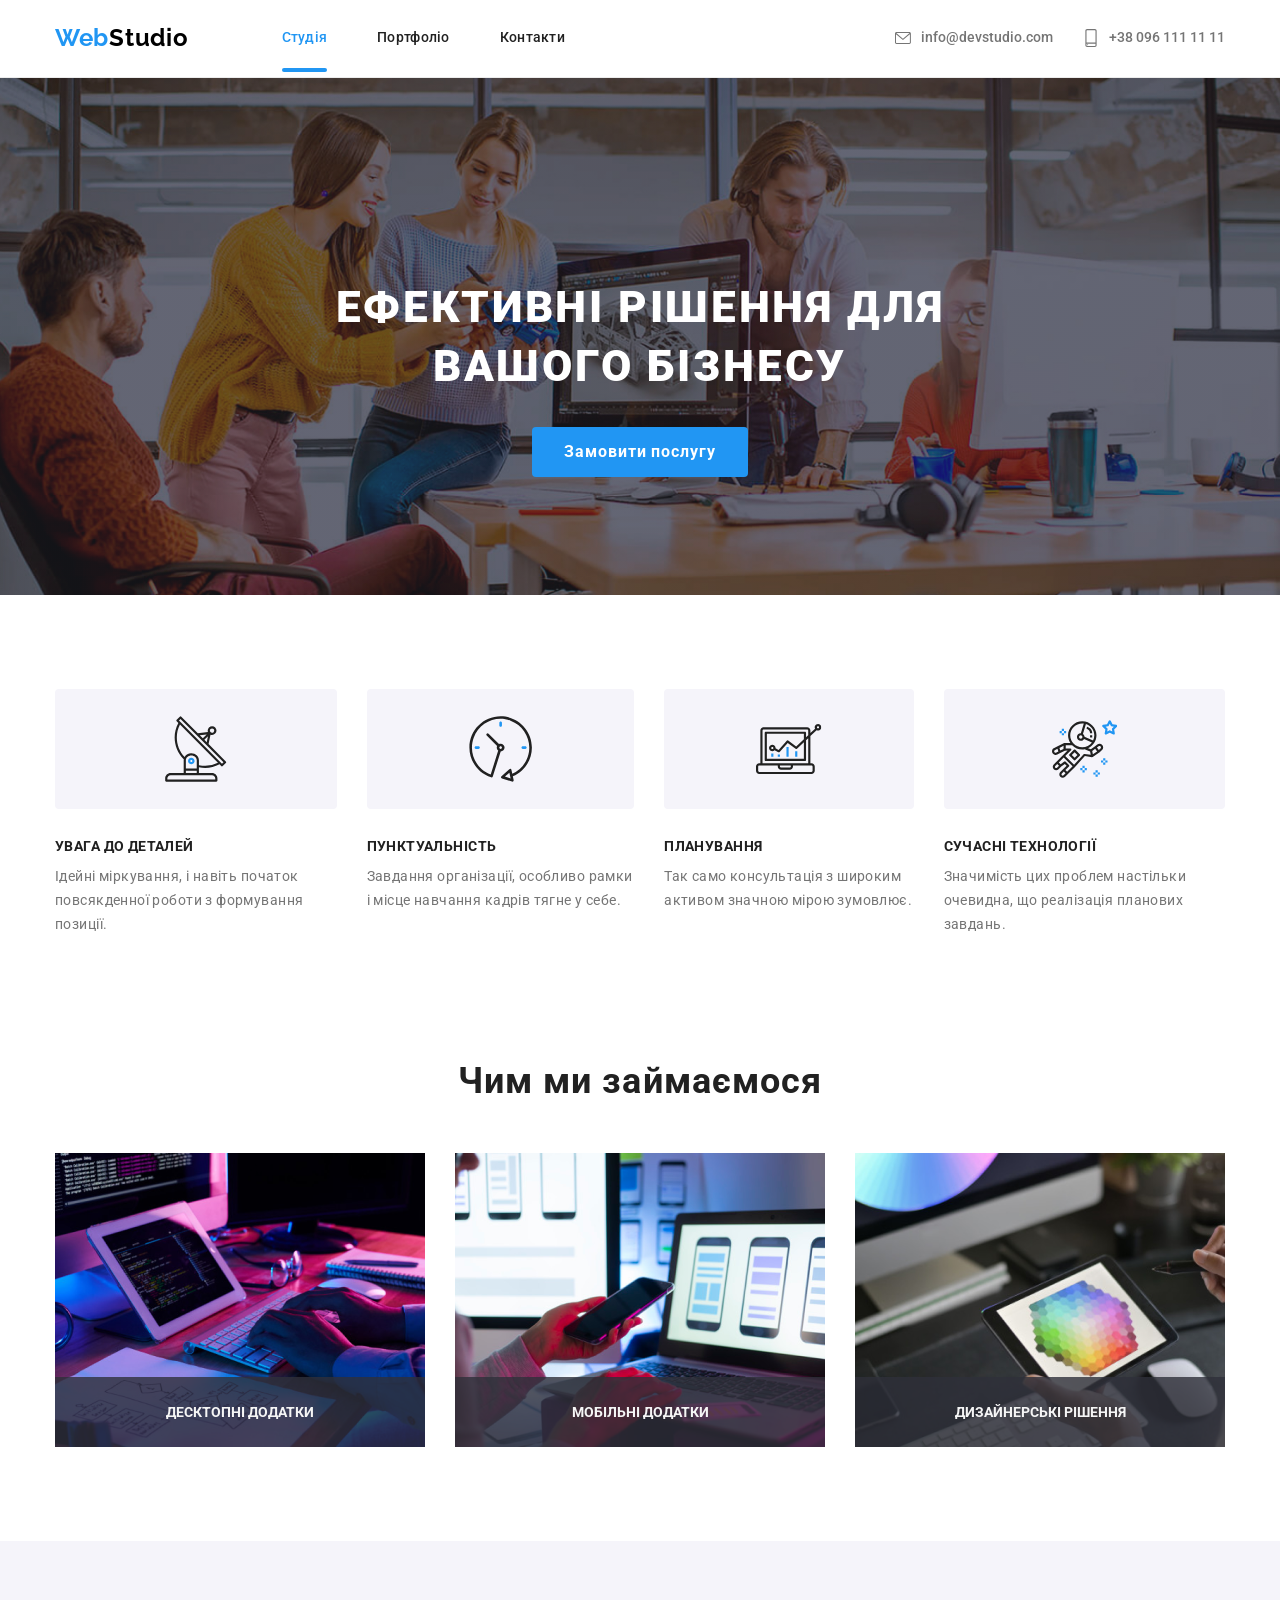
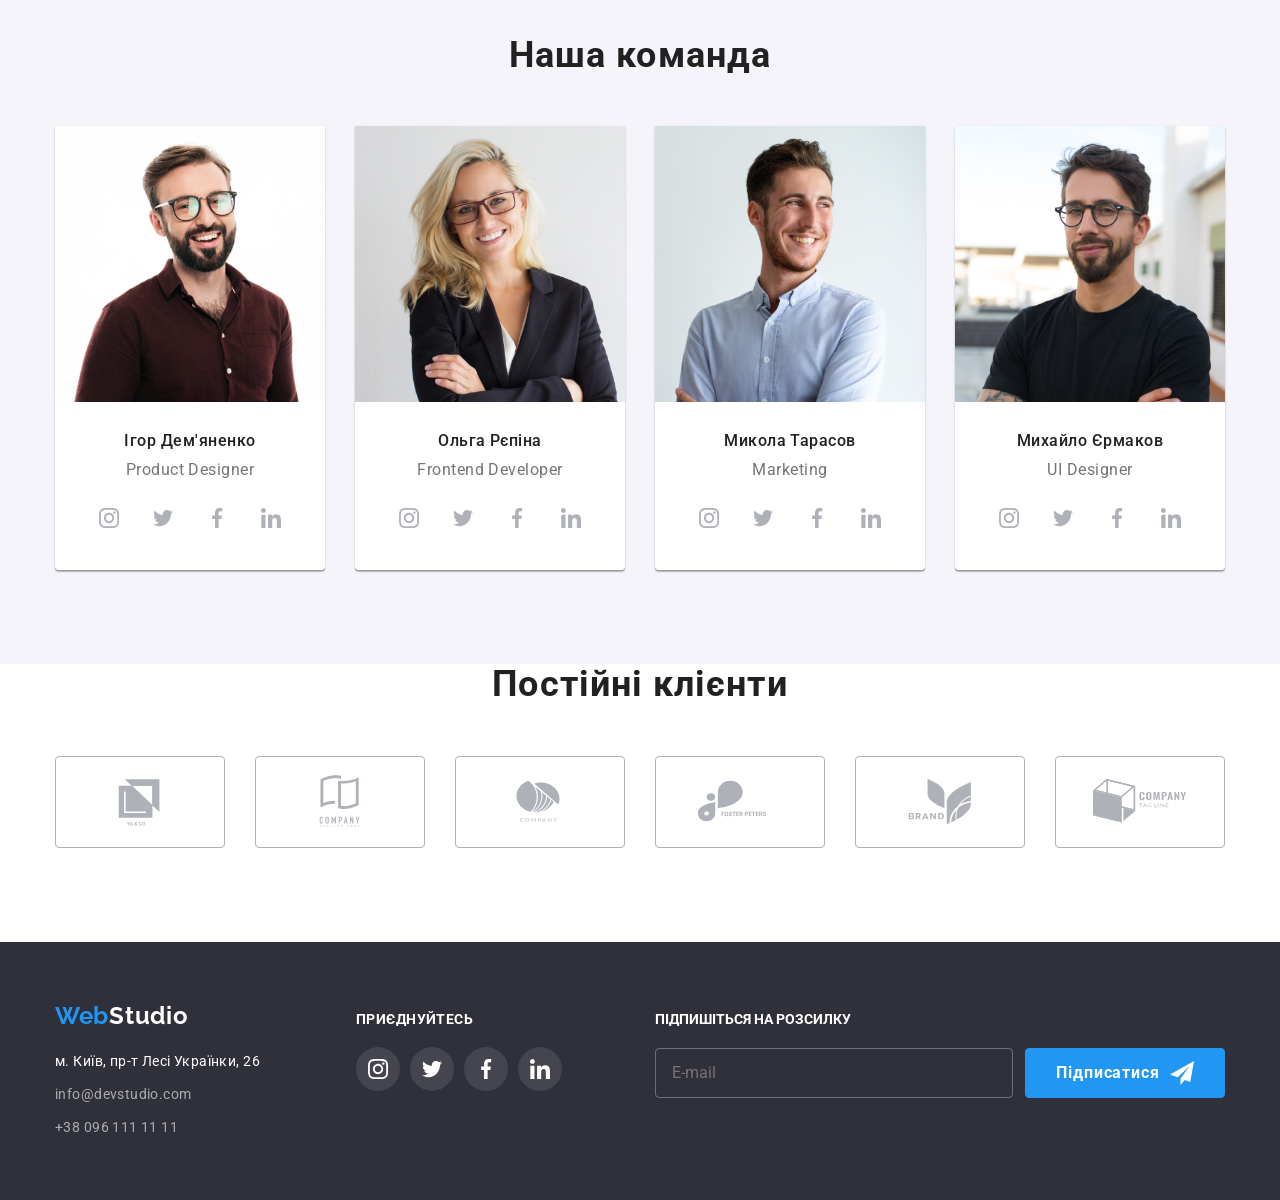
==== index.html @ 0a7cae85 "Initial commit" ====
<!DOCTYPE html>
<html lang="en">
  <head>
    <meta charset="UTF-8" />
    <meta http-equiv="X-UA-Compatible" content="IE=edge" />
    <meta name="viewport" content="width=device-width, initial-scale=1.0" />
    <link rel="preconnect" href="https://fonts.googleapis.com" />
    <link rel="preconnect" href="https://fonts.gstatic.com" crossorigin />
    <link
      href="https://fonts.googleapis.com/css2?family=Raleway:wght@500;700&family=Roboto:wght@400;500;700;900&display=swap"
      rel="stylesheet"
    />
    <link
      rel="stylesheet"
      href="https://cdnjs.cloudflare.com/ajax/libs/modern-normalize/0.6.0/modern-normalize.min.css"
    />
    <link rel="stylesheet" href="./css/main.min.css" />
    <link rel="stylesheet" href="./css/styles.css" />
    <title>Web Studio</title>
  </head>
  <body class="body">
    <header class="header">
      <div class="container container-nav">
        <nav class="nav">
          <a class="link logo-link" href="">
            <span class="logocolor">Web</span
            ><span class="logo__dark">Studio</span>
          </a>
          <ul class="nav__list">
            <li class="nav__item">
              <a class="nav__link blue__link nav--aktive" href="./index.html"
                >Студія</a
              >
            </li>
            <li class="nav__item">
              <a class="nav__link" href="./portfolio.html">Портфоліо</a>
            </li>
            <li><a class="nav__link" href="">Контакти</a></li>
          </ul>
        </nav>
        <button class="openmobmenu" type="button" data-menu-open>
          <svg class="burgeropen" width="40" height="40">
            <use
              href="./images/sprite.svg#icon-menu_24px"
              width="24"
              height="16"
            ></use>
          </svg>
        </button>
        <div class="mobile-menu" data-menu>
          <div class="container mobile-menu-container is-open">
            <button class="closemobmenu" type="button" data-menu-close>
              <svg width="40" height="40">
                <use href="./images/sprite.svg#close"></use>
              </svg>
            </button>
            <div class="mobmenu__top">
              <ul class="mobmenu__navlink">
                <li class="mobmenu__navlist">
                  <a href="./index.html" class="mobmenu__link">Студія</a>
                </li>
                <li class="mobmenu__navlist">
                  <a href="./portfolio.html" class="mobmenu__link">Портфоліо</a>
                </li>
                <li class="mobmenu__navlist">
                  <a href="#" class="mobmenu__link">Контакти</a>
                </li>
              </ul>
            </div>
            <div class="mobmenu__bottom">
              <ul class="mobmenu__contacts-list">
                <li class="mobmenu__contacts">
                  <a href="tel:+380961111111" class="mobmenu-contact"
                    >+38 096 111 11 11</a
                  >
                </li>
                <li class="mobmenu__contacts">
                  <a href="mailto:info@devstudio.com" class="mobmenu-contact"
                    >info@devstudio.com</a
                  >
                </li>
              </ul>
              <ul class="mobmenu__social-list">
                <li class="mobmenu__social-link">
                  <a href="#" class="mobmenu__social-item">Instagram</a>
                </li>
                <li class="mobmenu__social-link">
                  <a href="#" class="mobmenu__social-item">Twitter</a>
                </li>
                <li class="mobmenu__social-link">
                  <a href="#" class="mobmenu__social-item">Fasebook</a>
                </li>
                <li class="mobmenu__social-link">
                  <a href="#" class="mobmenu__social-item">LinkedIn</a>
                </li>
              </ul>
            </div>
          </div>
        </div>
        <!-- Контактні дані -->

        <ul class="contacts__list">
          <li class="contacts__item">
            <a class="contacts__links" href="mailto:info@devstudio.com">
              <svg class="envelope" width="16" height="18">
                <use href="./images/sprite.svg#envelope"></use>
              </svg>
              info@devstudio.com</a
            >
          </li>
          <li class="contacts__item">
            <a class="contacts__links" href="tel:+380961111111">
              <svg class="smartphone" width="16" height="18">
                <use href="./images/sprite.svg#smartphone"></use>
              </svg>
              +38 096 111 11 11</a
            >
          </li>
        </ul>
      </div>
    </header>

    <!-- Секція HERO -->

    <main>
      <section class="section-hero">
        <div class="container">
          <h1 class="hero__slogan">Ефективні рішення для вашого бізнесу</h1>
          <button class="hero__btn" data-modal-open type="button">
            <span class="hero__btn__text">Замовити послугу</span>
          </button>

          <div class="backdrop is-hidden" data-modal>
            <div class="modal">
              <button type="btn" class="modal__close" data-modal-close>
                <svg class="cross" width="18" height="18">
                  <use href="./images/sprite.svg#close"></use>
                </svg>
              </button>
              <form class="registr__form" name="registr-form">
                <p class="registr__form__title">
                  Залиште свої дані, ми вам передзвонимо
                </p>
                <div class="registr__form__group" role="group">
                  <label class="registr__field">
                    <span class="registr__lable">Ім'я</span>
                    <input
                      type="text"
                      class="registr__input"
                      name="name"
                      id="name"
                      placeholder=" "
                      required
                    />
                    <svg class="registr__icon" width="18" height="18">
                      <use href="./images/sprite.svg#person-black"></use>
                    </svg>
                  </label>
                  <label class="registr__field">
                    <span class="registr__lable">Телефон</span>
                    <input
                      type="tel"
                      class="registr__input"
                      name="tel"
                      id="tel"
                      placeholder=" "
                      required
                    />
                    <svg class="registr__icon" width="18" height="18">
                      <use href="./images/sprite.svg#phone-black"></use>
                    </svg>
                  </label>
                  <label class="registr__field">
                    <span class="registr__lable">Пошта</span>
                    <input
                      type="email"
                      class="registr__input"
                      name="email"
                      id="email-id"
                      placeholder=" "
                      required
                    />
                    <svg class="registr__icon" width="18" height="18">
                      <use href="./images/sprite.svg#email-black"></use>
                    </svg>
                  </label>
                  <label class="registr__field">
                    <span class="registr__lable">Коментар</span>
                    <textarea
                      class="registr__message"
                      rows="5"
                      placeholder="Введіть текст"
                    ></textarea>
                  </label>
                </div>
                <label class="registr__agreement">
                  <input
                    class="registr__checkbox hidden"
                    type="checkbox"
                    name="topic"
                    value="html"
                    id="html"
                    required
                  />
                  <svg class="registr__icons" width="16" height="15">
                    <use
                      class="registr__icon--checked"
                      href="./images/sprite.svg#icon-checked"
                    ></use>
                    <use
                      class="registr__icon--unchecked"
                      href="./images/sprite.svg#icon-unchecked"
                    ></use>
                  </svg>
                  <span class="registr__desc"
                    >Погоджуюся з розсилкою та приймаю
                    <a class="registr__link" href="">Умови договору</a>
                  </span>
                </label>
                <button class="registr__btn" type="submit">
                  <span class="registr__btn__text">Відправити</span>
                </button>
              </form>
            </div>
          </div>
        </div>
      </section>

      <!-- Наші переваги -->

      <section class="section pref">
        <div class="container">
          <h2 class="visually-hidden">наші переваги</h2>
          <ul class="pref__list list">
            <li class="pref__item">
              <div class="pref__picture">
                <svg class="pref__img" width="65.32" height="70">
                  <use href="./images/sprite.svg#antenna"></use>
                </svg>
              </div>
              <h3 class="pref__title">увага до деталей</h3>
              <p class="pref__text">
                Ідейні міркування, і навіть початок повсякденної роботи з
                формування позиції.
              </p>
            </li>
            <li class="pref__item">
              <div class="pref__picture">
                <svg class="pref__img" width="65.32" height="70">
                  <use href="./images/sprite.svg#clock"></use>
                </svg>
              </div>
              <h3 class="pref__title">пунктуальність</h3>
              <p class="pref__text">
                Завдання організації, особливо рамки і місце навчання кадрів
                тягне у себе.
              </p>
            </li>
            <li class="pref__item">
              <div class="pref__picture">
                <svg class="pref__img" width="65.32" height="70">
                  <use href="./images/sprite.svg#diagram"></use>
                </svg>
              </div>
              <h3 class="pref__title">планування</h3>
              <p class="pref__text">
                Так само консультація з широким активом значною мірою зумовлює.
              </p>
            </li>
            <li class="pref__item">
              <div class="pref__picture">
                <svg class="pref__img" width="65.32" height="70">
                  <use href="./images/sprite.svg#astronaut"></use>
                </svg>
              </div>
              <h3 class="pref__title">сучасні технології</h3>
              <p class="pref__text">
                Значимість цих проблем настільки очевидна, що реалізація
                планових завдань.
              </p>
            </li>
          </ul>
        </div>
      </section>

      <!-- Чим ми займаємось -->
      <section class="section work">
        <div class="container">
          <h2 class="subtitle">Чим ми займаємося</h2>
          <ul class="work__list list">
            <li class="work__img">
              <div class="work__lable">
                <img
                  src="./images/img/box-1.png"
                  alt="фото клавіатури"
                  width="370"
                />
                <div class="work__lable--text">Десктопні додатки</div>
              </div>
            </li>
            <li class="work__img">
              <div class="work__lable">
                <img
                  src="./images/img/box-2.png"
                  alt="фото телефона"
                  width="370"
                />
                <div class="work__lable--text">Мобільні додатки</div>
              </div>
            </li>
            <li class="work__img">
              <div class="work__lable">
                <img
                  src="./images/img/box-3.png"
                  alt="фото планшета"
                  width="370"
                />
                <div class="work__lable--text">Дизайнерські рішення</div>
              </div>
            </li>
          </ul>
        </div>
      </section>

      <!-- Наша команда -->

      <section class="team">
        <div class="container">
          <h2 class="subtitle">Наша команда</h2>
          <ul class="team__list list">
            <li class="team__item">
              <picture>
                <source
                  srcset="
                    ./images/img/ProductDesigner-desktop-1x.jpg 1x,
                    ./images/img/ProductDesigner-desktop-2x.jpg 2x
                  "
                  media="(min-width=1200)"
                />
                <source
                  srcset="
                    ./images/img/ProductDesigner-tab-1x.jpg 1x,
                    ./images/img/ProductDesigner-tab-2x.jpg 2x
                  "
                  media="(min-width=768)"
                />
                <source
                  srcset="
                    ./images/img/ProductDesigner-mob-1x.jpg 1x,
                    ./images/img/ProductDesigner-mob-2x.jpg 2x
                  "
                  media="(max-width=767)"
                />
                <img
                  srcset="./images/img/ProductDesigner-mob-1x.jpg"
                  alt="ProductDesigner"
                  width="450"
                />
              </picture>

              <div class="team__caption">
                <h3 class="team__person">Ігор Дем'яненко</h3>
                <p class="team__position">Product Designer</p>
                <ul class="socials list">
                  <li class="social-item">
                    <a
                      class="social-link link"
                      href="https://instagram.com"
                      target="_blank"
                      rel="noopener noreferrer"
                      aria-label="instagram"
                    >
                      <svg class="social-icon" width="20" height="20">
                        <use href="./images/sprite.svg#instagram"></use>
                      </svg>
                    </a>
                  </li>
                  <li class="social-item">
                    <a
                      class="social-link link"
                      href="https://twitter.com"
                      target="_blank"
                      rel="noopener noreferrer"
                      aria-label="twitter"
                    >
                      <svg class="social-icon" width="20" height="20">
                        <use href="./images/sprite.svg#twitter"></use>
                      </svg>
                    </a>
                  </li>
                  <li class="social-item">
                    <a
                      class="social-link link"
                      href="https://facebook.com"
                      target="_blank"
                      rel="noopener noreferrer"
                      aria-label="facebook"
                    >
                      <svg class="social-icon" width="20" height="20">
                        <use href="./images/sprite.svg#facebook"></use>
                      </svg>
                    </a>
                  </li>
                  <li class="social-item">
                    <a
                      class="social-link link"
                      href="https://linkedin.com"
                      target="_blank"
                      rel="noopener noreferrer"
                      aria-label="linkedin"
                    >
                      <svg class="social-icon" width="20" height="20">
                        <use href="./images/sprite.svg#linkedin"></use>
                      </svg>
                    </a>
                  </li>
                </ul>
              </div>
            </li>
            <li class="team__item">
              <picture>
                <source
                  srcset="
                    ./images/img/FrontedDeveloper-desktop-1x.jpg 1x,
                    ./images/img/FrontedDeveloper-desktop-2x.jpg 2x
                  "
                  media="(min-width=1200)"
                />
                <source
                  srcset="
                    ./images/img/FrontedDeveloper-tab-1x.jpg 1x,
                    ./images/img/FrontedDeveloper-tab-2x.jpg 2x
                  "
                  media="(min-width=768)"
                />
                <source
                  srcset="
                    ./images/img/FrontedDeveloper-mob-1x.jpg 1x,
                    ./images/img/FrontedDeveloper-mob-2x.jpg 2x
                  "
                  media="(max-width=767)"
                />
                <img
                  src="./images/img/FrontedDeveloper-mob-1x.jpg"
                  alt="FrontedDeveloper"
                  width="450"
                />
              </picture>

              <div class="team__caption">
                <h3 class="team__person">Ольга Рєпіна</h3>
                <p class="team__position">Frontend Developer</p>
                <ul class="socials list">
                  <li class="social-item">
                    <a
                      class="social-link link"
                      href="https://instagram.com"
                      target="_blank"
                      rel="noopener noreferrer"
                      aria-label="instagram"
                    >
                      <svg class="social-icon" width="20" height="20">
                        <use href="./images/sprite.svg#instagram"></use>
                      </svg>
                    </a>
                  </li>
                  <li class="social-item">
                    <a
                      class="social-link link"
                      href="https://twitter.com"
                      target="_blank"
                      rel="noopener noreferrer"
                      aria-label="twitter"
                    >
                      <svg class="social-icon" width="20" height="20">
                        <use href="./images/sprite.svg#twitter"></use>
                      </svg>
                    </a>
                  </li>
                  <li class="social-item">
                    <a
                      class="social-link link"
                      href="https://facebook.com"
                      target="_blank"
                      rel="noopener noreferrer"
                      aria-label="facebook"
                    >
                      <svg class="social-icon" width="20" height="20">
                        <use href="./images/sprite.svg#facebook"></use>
                      </svg>
                    </a>
                  </li>
                  <li class="social-item">
                    <a
                      class="social-link link"
                      href="https://linkedin.com"
                      target="_blank"
                      rel="noopener noreferrer"
                      aria-label="linkedin"
                    >
                      <svg class="social-icon" width="20" height="20">
                        <use href="./images/sprite.svg#linkedin"></use>
                      </svg>
                    </a>
                  </li>
                </ul>
              </div>
            </li>
            <li class="team__item">
              <picture>
                <source
                  srcset="
                    ./images/img/Marketing-desktop-1x.jpg 1x,
                    ./images/img/Marketing-desktop-2x.jpg 2x
                  "
                  media="(min-width=1200)"
                />
                <source
                  srcset="
                    ./images/img/Marketing-tab-1x.jpg 1x,
                    ./images/img/Marketing-tab-2x.jpg 2x
                  "
                  media="(min-width=768)"
                />
                <source
                  srcset="
                    ./images/img/Marketing-mob-1x.jpg 1x,
                    ./images/img/Marketing-mob-2x.jpg 2x
                  "
                  media="(max-width=767)"
                />
                <img
                  src="./images/img/Marketing-mob-1x.jpg"
                  alt="Marketing"
                  width="450"
                />
              </picture>

              <div class="team__caption">
                <h3 class="team__person">Микола Тарасов</h3>
                <p class="team__position">Marketing</p>
                <ul class="socials list">
                  <li class="social-item">
                    <a
                      class="social-link link"
                      href="https://instagram.com"
                      target="_blank"
                      rel="noopener noreferrer"
                      aria-label="instagram"
                    >
                      <svg class="social-icon" width="20" height="20">
                        <use href="./images/sprite.svg#instagram"></use>
                      </svg>
                    </a>
                  </li>
                  <li class="social-item">
                    <a
                      class="social-link link"
                      href="https://twitter.com"
                      target="_blank"
                      rel="noopener noreferrer"
                      aria-label="twitter"
                    >
                      <svg class="social-icon" width="20" height="20">
                        <use href="./images/sprite.svg#twitter"></use>
                      </svg>
                    </a>
                  </li>
                  <li class="social-item">
                    <a
                      class="social-link link"
                      href="https://facebook.com"
                      target="_blank"
                      rel="noopener noreferrer"
                      aria-label="facebook"
                    >
                      <svg class="social-icon" width="20" height="20">
                        <use href="./images/sprite.svg#facebook"></use>
                      </svg>
                    </a>
                  </li>
                  <li class="social-item">
                    <a
                      class="social-link link"
                      href="https://linkedin.com"
                      target="_blank"
                      rel="noopener noreferrer"
                      aria-label="linkedin"
                    >
                      <svg class="social-icon" width="20" height="20">
                        <use href="./images/sprite.svg#linkedin"></use>
                      </svg>
                    </a>
                  </li>
                </ul>
              </div>
            </li>
            <li class="team__item">
              <picture>
                <source
                  srcset="
                    ./images/img/UIDesignir-desktop-1x.jpg 1x,
                    ./images/img/UIDesignir-desktop-2x.jpg 2x
                  "
                  media="(min-width=1200)"
                />
                <source
                  srcset="
                    ./images/img/UIDesignir-tab-1x.jpg 1x,
                    ./images/img/UIDesignir-tab-2x.jpg 2x
                  "
                  media="(min-width=768)"
                />
                <source
                  srcset="
                    ./images/img/UIDesignir-mob-1x.jpg 1x,
                    ./images/img/UIDesignir-mob-2x.jpg 2x
                  "
                  media="(max-width=767)"
                />
                <img
                  src="./images/img/UIDesignir-mob-1x.jpg"
                  alt="UIDesignir"
                  width="450"
                />
              </picture>

              <div class="team__caption">
                <h3 class="team__person">Михайло Єрмаков</h3>
                <p class="team__position">UI Designer</p>
                <ul class="socials list">
                  <li class="social-item">
                    <a
                      class="social-link link"
                      href="https://instagram.com"
                      target="_blank"
                      rel="noopener noreferrer"
                      aria-label="instagram"
                    >
                      <svg class="social-icon" width="20" height="20">
                        <use href="./images/sprite.svg#instagram"></use>
                      </svg>
                    </a>
                  </li>
                  <li class="social-item">
                    <a
                      class="social-link link"
                      href="https://twitter.com"
                      target="_blank"
                      rel="noopener noreferrer"
                      aria-label="twitter"
                    >
                      <svg class="social-icon" width="20" height="20">
                        <use href="./images/sprite.svg#twitter"></use>
                      </svg>
                    </a>
                  </li>
                  <li class="social-item">
                    <a
                      class="social-link link"
                      href="https://facebook.com"
                      target="_blank"
                      rel="noopener noreferrer"
                      aria-label="facebook"
                    >
                      <svg class="social-icon" width="20" height="20">
                        <use href="./images/sprite.svg#facebook"></use>
                      </svg>
                    </a>
                  </li>
                  <li class="social-item">
                    <a
                      class="social-link link"
                      href="https://linkedin.com"
                      target="_blank"
                      rel="noopener noreferrer"
                      aria-label="linkedin"
                    >
                      <svg class="social-icon" width="20" height="20">
                        <use href="./images/sprite.svg#linkedin"></use>
                      </svg>
                    </a>
                  </li>
                </ul>
              </div>
            </li>
          </ul>
        </div>
      </section>

      <!-- Постійні клієнти -->

      <section class="section">
        <div class="container">
          <h2 class="subtitle">Постійні клієнти</h2>
          <ul class="clients">
            <li class="clients__item">
              <a class="clients__link" href="">
                <svg class="clients__img" width="106" height="60">
                  <use href="./images/sprite.svg#yaco"></use>
                </svg>
              </a>
            </li>
            <li class="clients__item">
              <a class="clients__link" href="">
                <svg class="clients__img" width="106" height="60">
                  <use href="./images/sprite.svg#tag_here"></use>
                </svg>
              </a>
            </li>
            <li class="clients__item">
              <a class="clients__link" href="">
                <svg class="clients__img" width="106" height="60">
                  <use href="./images/sprite.svg#company"></use>
                </svg>
              </a>
            </li>
            <li class="clients__item">
              <a class="clients__link" href="">
                <svg class="clients__img" width="106" height="60">
                  <use href="./images/sprite.svg#foster"></use>
                </svg>
              </a>
            </li>
            <li class="clients__item">
              <a class="clients__link" href="">
                <svg class="clients__img" width="106" height="60">
                  <use href="./images/sprite.svg#brend"></use>
                </svg>
              </a>
            </li>
            <li class="clients__item">
              <a class="clients__link" href="">
                <svg class="clients__img" width="106" height="60">
                  <use href="./images/sprite.svg#co_tagline"></use>
                </svg>
              </a>
            </li>
          </ul>
        </div>
      </section>
    </main>

    <!-- Підвал -->

    <footer class="footer">
      <div class="footer-container container">
        <div class="footer__wrapper">
          <a class="link" href="./index.html">
            <span class="logocolor">Web</span
            ><span class="logo__light">Studio</span>
          </a>
          <address class="footer__address">
            <ul class="footer__list">
              <li class="footer__item">
                <a
                  class="footer__address--link"
                  href="https://goo.gl/maps/rnJjQzde75K3HHCh7"
                  target="blanc"
                  rel="noreferrer noopener"
                  >м. Київ, пр-т Лесі Українки, 26</a
                >
              </li>
              <li class="footer__item">
                <a class="footer__link" href="mailto:info@devstudio.com"
                  >info@devstudio.com</a
                >
              </li>
              <li class="footer__item">
                <a class="footer__link" href="tel:++380961111111"
                  >+38 096 111 11 11</a
                >
              </li>
            </ul>
          </address>
        </div>
        <div class="footer__social">
          <p class="footer__call">приєднуйтесь</p>
          <ul class="socials list">
            <li class="footer__social--item">
              <a
                class="footer__social--link"
                href="https://instagram.com"
                target="_blank"
                rel="noopener noreferrer"
                aria-label="instagram"
              >
                <svg class="social-icon" width="20" height="20">
                  <use href="./images/sprite.svg#instagram"></use>
                </svg>
              </a>
            </li>
            <li class="footer__social--item">
              <a
                class="footer__social--link"
                href="https://twitter.com"
                target="_blank"
                rel="noopener noreferrer"
                aria-label="twitter"
              >
                <svg class="social-icon" width="20" height="20">
                  <use href="./images/sprite.svg#twitter"></use>
                </svg>
              </a>
            </li>
            <li class="footer__social--item">
              <a
                class="footer__social--link"
                href="https://facebook.com"
                target="_blank"
                rel="noopener noreferrer"
                aria-label="facebook"
              >
                <svg class="social-icon" width="20" height="20">
                  <use href="./images/sprite.svg#facebook"></use>
                </svg>
              </a>
            </li>
            <li class="footer__social--item">
              <a
                class="footer__social--link"
                href="https://linkedin.com"
                target="_blank"
                rel="noopener noreferrer"
                aria-label="linkedin"
              >
                <svg class="social-icon" width="20" height="20">
                  <use href="./images/sprite.svg#linkedin"></use>
                </svg>
              </a>
            </li>
          </ul>
        </div>
        <div class="subscribe">
          <p class="subscribe__title">Підпишіться на розсилку</p>
          <form class="subscribe__form">
            <input
              type="text"
              class="subscribe__form--input"
              placeholder="E-mail"
              required
            />
            <button type="submit" class="subscribe__form--btn">
              <span class="subscribe__form--btn-text">Підписатися</span>
              <svg class="subscribe__form--icon-send" width="24" height="24">
                <use href="./images/sprite.svg#icon-send"></use>
              </svg>
            </button>
          </form>
        </div>
      </div>
    </footer>
  </body>
  <script src="./js/modal.js"></script>
  <script src="./js/menu.js"></script>
</html>
---- css/main.min.css ----
:root{--subtitle-col: #212121;--txt-col: #757575;--txt-but: #ffffff;--main-cl: #f5f5f5;--backgr-filtr: #f5f4fa;--backgr-col: #2f303a;--icon-cl: #afb1b8;--accent-cl: #2196f3;--timing-funcion: cubic-bezier(0.4, 0, 0.2, 1)}a{text-decoration:none}.hidden{position:absolute;width:1px;height:1px;margin:-1px;border:0;padding:0;white-space:nowrap;-webkit-clip-path:inset(100%);clip-path:inset(100%);clip:rect(0 0 0 0);overflow:hidden}.visually-hidden{position:absolute;width:1px;height:1px;margin:-1px;border:0;padding:0;white-space:nowrap;-webkit-clip-path:inset(100%);clip-path:inset(100%);clip:rect(0 0 0 0);overflow:hidden}html{-webkit-box-sizing:border-box;box-sizing:border-box}body{font-family:"Roboto",sans-serif;color:var(--main-cl);margin:0}.container{padding-left:15px;padding-right:15px;margin-left:auto;margin-right:auto}@media screen and (min-width: 480px)and (max-width: 767px){.container{width:481px}}@media screen and (min-width: 768px)and (max-width: 1199px){.container{max-width:768px}}@media screen and (min-width: 1200px){.container{max-width:1200px}}@media screen and (max-width: 767px){.mobile-menu-container{padding-top:43px;padding-bottom:43px}}.section{width:100%}@media screen and (min-width: 480px){.section{padding-bottom:60px}}@media screen and (min-width: 768px)and (max-width: 1199px){.section{padding-top:60px}}@media screen and (min-width: 1200px){.section{padding-bottom:94px}}.pref{width:100%}@media screen and (min-width: 768px)and (max-width: 1199px){.pref{padding-top:60px}}@media screen and (min-width: 1200px){.pref{padding-top:94px}}h1,h2,h3,h4,h5,h6,p{margin:0}img{display:block;max-width:100%;height:auto}ul{margin:0;padding:0;list-style:none}.list{margin:0;padding:0}@media screen and (min-width: 768px){.list{display:-webkit-box;display:-ms-flexbox;display:flex}}.hidden{position:absolute;width:1px;height:1px;margin:-1px;border:0;padding:0;white-space:nowrap;-webkit-clip-path:inset(100%);clip-path:inset(100%);clip:rect(0 0 0 0);overflow:hidden}.visually-hidden{position:absolute;width:1px;height:1px;margin:-1px;border:0;padding:0;white-space:nowrap;-webkit-clip-path:inset(100%);clip-path:inset(100%);clip:rect(0 0 0 0);overflow:hidden}.header{border-bottom:1px solid #212121;position:relative}@media screen and (max-width: 767px){.header{padding-top:16px;padding-bottom:16px}}@media screen and (min-width: 768px)and (max-width: 1199px){.header{width:100%}}@media screen and (min-width: 1200px){.header{border-bottom:1px solid #ececec}}.link{font-weight:500;font-size:14px;line-height:1.14;letter-spacing:.02em;text-decoration:none;color:var(--txt-col)}.link:hover,.link:focus{color:var(--accent-cl)}.section-hero{background:var(--backgr-col);max-width:1500px;text-align:center;margin-left:auto;margin-right:auto;padding:118px 0;background-size:cover;background-position:center;background-repeat:no-repeat}@media(min-device-pixel-ratio: 2),(-webkit-min-device-pixel-ratio: 2),(min-resolution: 192dpi),(min-resolution: 2dppx){.section-hero{background-image:-webkit-gradient(linear, left top, left bottom, from(rgba(47, 48, 58, 0.4)), to(rgba(47, 48, 58, 0.4))),url(../images/img/studio-mob-1x.jpg);background-image:linear-gradient(rgba(47, 48, 58, 0.4), rgba(47, 48, 58, 0.4)),url(../images/img/studio-mob-1x.jpg)}}@media screen and (min-width: 768px)and (max-width: 1199px){.section-hero{width:100%;padding-top:118px;padding-bottom:118px;background-image:-webkit-gradient(linear, left top, left bottom, from(rgba(47, 48, 58, 0.4)), to(rgba(47, 48, 58, 0.4))),url(../images/img/studio-tab-1x.jpg);background-image:linear-gradient(rgba(47, 48, 58, 0.4), rgba(47, 48, 58, 0.4)),url(../images/img/studio-tab-1x.jpg)}}@media screen and (min-width: 1200px){.section-hero{padding-top:200px;padding-bottom:118px;background-image:-webkit-gradient(linear, left top, left bottom, from(rgba(47, 48, 58, 0.4)), to(rgba(47, 48, 58, 0.4))),url(../images/img/studio-desktop-1x.jpg);background-image:linear-gradient(rgba(47, 48, 58, 0.4), rgba(47, 48, 58, 0.4)),url(../images/img/studio-desktop-1x.jpg)}}.hero__slogan{font-size:26px;font-weight:900;line-height:1.61;letter-spacing:.06em;text-transform:uppercase;color:var(--txt-but);margin-bottom:30px;max-width:696px;margin-left:auto;margin-right:auto}@media screen and (min-width: 768px)and (max-width: 1199px){.hero__slogan{font-size:26px;line-height:1.61;max-width:360px}}@media screen and (min-width: 1200px){.hero__slogan{font-size:44px;line-height:1.36}}.modal{max-width:100%;height:90%;background-color:#fff;-webkit-transform:translate(-50%, -50%);transform:translate(-50%, -50%);position:absolute;top:50%;left:50%}@media screen and (min-width: 480px)and (max-width: 767px){.modal{width:450px;height:609px}}@media screen and (min-width: 1200px){.modal{min-height:581px;min-width:528px}}.modal__close{outline:none;position:absolute;right:8px;top:8px;color:var(--txt-col);width:32px;height:32px;border-radius:50%;border:1px solid rgba(0,0,0,.1);background-color:var(--txt-but);cursor:pointer;display:-webkit-box;display:-ms-flexbox;display:flex;-webkit-box-align:center;-ms-flex-align:center;align-items:center;-webkit-box-pack:center;-ms-flex-pack:center;justify-content:center;z-index:100;-webkit-transition:fill 250ms var(--timing-funcion);transition:fill 250ms var(--timing-funcion)}.modal__close:hover{fill:var(--accent-cl)}.registr__form{position:relative;padding:40px;border-radius:4px}label{display:-webkit-box;display:-ms-flexbox;display:flex}.registr__form__title{font-weight:700;font-size:20px;line-height:1.15;text-align:center;letter-spacing:.03em;margin-bottom:12px;color:var(--subtitle-col)}@media screen and (min-width: 1200px){.registr__form__title{padding-bottom:12px}}.registr__form__group{margin-bottom:20px}.registr__field:not(:last-child){margin-bottom:10px}.registr__field{display:block;position:relative}.registr__lable{display:block;text-align:left;font-size:12px;line-height:1.16;margin-bottom:4px;color:var(--txt-col)}.registr__input{width:100%;height:40px;border-radius:4px;border:1px solid rgba(33,33,33,.2);padding-left:42px;padding-right:40px;outline:rgba(0,0,0,0);-webkit-transition:border-color 250ms var(--timing-funcion);transition:border-color 250ms var(--timing-funcion)}.registr__input:hover,.registr__input:focus{border-color:var(--accent-cl)}.registr__input:focus+.registr__icon{fill:var(--accent-cl)}.registr__icon{position:absolute;bottom:11px;left:12px;width:18px;-webkit-transition:fill 250ms var(--timing-funcion);transition:fill 250ms var(--timing-funcion)}.registr__message{display:block;width:100%;height:120px;border-radius:4px;border:1px solid rgba(33,33,33,.2);padding:12px 16px;outline:rgba(0,0,0,0);resize:none;-webkit-transition:border-color 250ms var(--timing-funcion);transition:border-color 250ms var(--timing-funcion)}.registr__message:focus,.registr__message:hover{border-color:var(--accent-cl)}.registr__agreement{display:-webkit-box;display:-ms-flexbox;display:flex;gap:8px;-webkit-box-align:center;-ms-flex-align:center;align-items:center;text-align:center;-webkit-box-pack:center;-ms-flex-pack:center;justify-content:center;margin-bottom:30px}.registr__icon--checked{opacity:0;-webkit-transition:opacity 250ms var(--timing-funcion);transition:opacity 250ms var(--timing-funcion)}.registr__icon--unchecked{-webkit-transition:opacity 250ms var(--timing-funcion);transition:opacity 250ms var(--timing-funcion)}.registr__checkbox:checked+.registr__icons .registr__icon--checked{opacity:1}.registr__checkbox:checked+.registr__icons .registr__icon--unchecked{opacity:0}.registr__desc{color:var(--txt-col);font-size:14px;line-height:1.71;letter-spacing:.03em;-webkit-user-select:none;-moz-user-select:none;-ms-user-select:none;user-select:none}.registr__link{color:var(--accent-cl)}.pref__list{margin:0;padding:0}@media screen and (min-width: 768px)and (max-width: 1199px){.pref__list{margin:0;padding:0;display:-webkit-box;display:-ms-flexbox;display:flex;-ms-flex-wrap:wrap;flex-wrap:wrap;-webkit-box-pack:center;-ms-flex-pack:center;justify-content:center;gap:30px}}.pref__picture{display:-webkit-box;display:-ms-flexbox;display:flex;background-color:var(--backgr-filtr);-webkit-box-pack:center;-ms-flex-pack:center;justify-content:center;-webkit-box-align:center;-ms-flex-align:center;align-items:center;width:100%;height:120px;border-radius:4px;margin-bottom:30px}.pref__title{text-transform:uppercase;font-size:14px;line-height:1.14;letter-spacing:.03em;color:var(--subtitle-col);margin-bottom:10px;text-align:center}@media screen and (min-width: 768px){.pref__title{text-align:left}}.pref__text{font-size:14px;line-height:1.71;letter-spacing:.03em;color:var(--txt-col);margin:0}.pref__item{max-width:450px;margin-bottom:30px}@media screen and (max-width: 767px){.pref__item{margin:0 auto}.pref__item:not(:last-child){margin-bottom:30px}}@media screen and (min-width: 768px)and (max-width: 1199px){.pref__item{display:-webkit-box;display:-ms-flexbox;display:flex;-ms-flex-wrap:wrap;flex-wrap:wrap;-ms-flex-preferred-size:calc((100% - 30px)/2);flex-basis:calc((100% - 30px)/2)}}@media screen and (min-width: 1200px){.pref__item:not(:last-child){margin-right:30px}}@media screen and (max-width: 1199px){.work{position:absolute;width:1px;height:1px;margin:-1px;border:0;padding:0;white-space:nowrap;-webkit-clip-path:inset(100%);clip-path:inset(100%);clip:rect(0 0 0 0);overflow:hidden}}.work__list{-webkit-box-align:center;-ms-flex-align:center;align-items:center;gap:30px}.work__lable{position:relative}.work__lable--text{position:absolute;bottom:0;width:100%;background-color:rgba(47,48,58,.8);font-weight:700;font-size:14px;line-height:16px;text-transform:uppercase;display:-webkit-box;display:-ms-flexbox;display:flex;-webkit-box-pack:center;-ms-flex-pack:center;justify-content:center;-webkit-box-align:center;-ms-flex-align:center;align-items:center;height:70px}.team{background-color:#f5f4fa;padding-top:60px;padding-bottom:60px}@media screen and (min-width: 1200px){.team{padding-top:94px;padding-bottom:94px}}.team__list{display:-webkit-box;display:-ms-flexbox;display:flex;-ms-flex-wrap:wrap;flex-wrap:wrap;width:100%;gap:30px}.team__item{background:#fff;-webkit-box-shadow:0px 1px 3px rgba(0,0,0,.12),0px 1px 1px rgba(0,0,0,.14),0px 2px 1px rgba(0,0,0,.2);box-shadow:0px 1px 3px rgba(0,0,0,.12),0px 1px 1px rgba(0,0,0,.14),0px 2px 1px rgba(0,0,0,.2);border-radius:0px 0px 4px 4px}@media screen and (min-width: 768px){.team__item{width:calc((100% - 30px)/2)}}@media screen and (min-width: 1200px){.team__item{width:calc((100% - 90px)/4)}}.team__person{font-weight:500;font-size:16px;line-height:1.18;text-align:center;letter-spacing:.03em;margin-bottom:10px;color:var(--subtitle-col)}.team__position{font-weight:400;font-size:16px;line-height:1.18;text-align:center;letter-spacing:.03em;color:var(--txt-col);margin-bottom:16px}.team__caption{padding:30px 0}.clients{display:-webkit-box;display:-ms-flexbox;display:flex;-ms-flex-wrap:wrap;flex-wrap:wrap;-webkit-box-pack:center;-ms-flex-pack:center;justify-content:center;gap:30px}@media screen and (min-width: 768px)and (max-width: 1199px){.clients{display:-webkit-box;display:-ms-flexbox;display:flex;-ms-flex-wrap:wrap;flex-wrap:wrap}}@media screen and (min-width: 1200px){.clients{-ms-flex-wrap:nowrap;flex-wrap:nowrap;margin-right:0;margin-bottom:0;padding-bottom:0}}.clients__item{display:-webkit-box;display:-ms-flexbox;display:flex;-ms-flex-wrap:wrap;flex-wrap:wrap;width:100%;-webkit-box-pack:center;-ms-flex-pack:center;justify-content:center;-webkit-box-align:center;-ms-flex-align:center;align-items:center;-ms-flex-preferred-size:calc((100% - 30px)/2);flex-basis:calc((100% - 30px)/2)}@media screen and (min-width: 480px)and (max-width: 767px){.clients__item{-ms-flex-wrap:wrap;flex-wrap:wrap;-ms-flex-preferred-size:calc((100% - 30px)/2);flex-basis:calc((100% - 30px)/2)}}@media screen and (min-width: 768px)and (max-width: 1199px){.clients__item{-ms-flex-wrap:wrap;flex-wrap:wrap;-ms-flex-preferred-size:calc((100% - 90px)/3);flex-basis:calc((100% - 90px)/3)}}@media screen and (min-width: 1200px){.clients__item{-ms-flex-wrap:nowrap;flex-wrap:nowrap}}.clients__link{display:-webkit-box;display:-ms-flexbox;display:flex;-webkit-box-pack:center;-ms-flex-pack:center;justify-content:center;-webkit-box-align:center;-ms-flex-align:center;align-items:center;width:100%;height:92px;color:var(--icon-cl);border:1px solid var(--icon-cl);border-radius:4px;-webkit-transition-property:color,border;transition-property:color,border;-webkit-transition-duration:250ms;transition-duration:250ms;-webkit-transition-timing-function:var(--timing-funcion);transition-timing-function:var(--timing-funcion)}@media screen and (min-width: 480px)and (max-width: 767px){.clients__link{width:210px;height:92px}}@media screen and (min-width: 768px)and (max-width: 1199px){.clients__link{width:226px;height:92px}}@media screen and (min-width: 1200px){.clients__link{width:170px;height:92px}}@media screen and (max-width: 767px){.clients__link:not(:last-child){margin-bottom:30px}}.clients__link:hover,.clients__link:focus{color:var(--accent-cl);border-color:var(--accent-cl)}.clients__img{fill:currentColor}.footer{background:var(--backgr-col);padding-top:60px;padding-bottom:60px}.footer-container{display:-webkit-box;display:-ms-flexbox;display:flex;-ms-flex-wrap:wrap;flex-wrap:wrap}@media screen and (min-width: 480px){.footer-container{max-width:480px}}@media screen and (min-width: 768px){.footer-container{max-width:768px}}@media screen and (min-width: 1200px){.footer-container{max-width:1200px;-ms-flex-wrap:nowrap;flex-wrap:nowrap;-webkit-box-align:baseline;-ms-flex-align:baseline;align-items:baseline}}.footer__wrapper{text-align:center;width:100%;margin-bottom:60px}@media screen and (min-width: 768px){.footer__wrapper{width:50%;margin-right:auto}}@media screen and (min-width: 1200px){.footer__wrapper{width:100%;text-align:left;margin-bottom:0}}.footer__address{margin-top:20px}@media screen and (min-width: 1200px){.footer__address{margin-right:70px}}.footer__social{text-align:center;width:100%;margin-bottom:60px}@media screen and (min-width: 768px){.footer__social{width:50%;margin-left:auto}}@media screen and (min-width: 1200px){.footer__social{margin-right:93px;text-align:left;margin-bottom:0}}.footer__list{list-style:none;text-decoration:none}.footer__item:not(:last-child){margin-bottom:9px}.footer__address--link{font-weight:400;font-size:14px;line-height:1.71;letter-spacing:.03em;text-decoration:none;list-style:none;font-style:normal;color:var(--txt-but)}.footer__link{font-weight:400;font-size:14px;line-height:1.71;letter-spacing:.03em;text-decoration:none;font-style:normal;color:rgba(255,255,255,.6)}.footer__call{font-family:"Roboto";font-style:normal;font-weight:700;font-size:14px;line-height:16px;letter-spacing:.03em;text-transform:uppercase;color:var(--txt-but);margin-bottom:20px}.footer__social--link{display:-webkit-box;display:-ms-flexbox;display:flex;-webkit-box-pack:center;-ms-flex-pack:center;justify-content:center;width:44px;height:44px;-webkit-box-align:center;-ms-flex-align:center;align-items:center;color:var(--txt-but);background-color:rgba(255,255,255,.1);border-radius:50%;-webkit-transition-property:background-color;transition-property:background-color;-webkit-transition-duration:250ms;transition-duration:250ms;-webkit-transition-timing-function:var(--timing-funcion);transition-timing-function:var(--timing-funcion)}.footer__social--link:hover,.footer__social--link:focus{color:var(--txt-but);background-color:var(--accent-cl)}.subscribe{text-align:center;width:100%}@media screen and (min-width: 1200px){.subscribe{margin-left:auto;text-align:left}}.subscribe__title{font-weight:700;font-size:14px;line-height:1.14;color:var(--txt-but);text-transform:uppercase;margin-bottom:20px}.subscribe__form{display:-webkit-box;display:-ms-flexbox;display:flex;-webkit-box-orient:vertical;-webkit-box-direction:normal;-ms-flex-direction:column;flex-direction:column}@media screen and (min-width: 1200px){.subscribe__form{-webkit-box-orient:horizontal;-webkit-box-direction:normal;-ms-flex-direction:row;flex-direction:row;gap:12px}}.subscribe__form--input{width:100%;height:50px;color:rgba(255,255,255,.6);background-color:inherit;margin-bottom:20px;padding-left:16px;border:1px solid rgba(255,255,255,.3);border-radius:4px}@media screen and (min-width: 768px){.subscribe__form--input{width:450px;margin-left:auto;margin-right:auto}}@media screen and (min-width: 1200px){.subscribe__form--input{width:358px}}.subscribe__form--icon-send{display:block;margin-left:10px}.port-list{display:-webkit-box;display:-ms-flexbox;display:flex;gap:8px;-webkit-box-pack:center;-ms-flex-pack:center;justify-content:center}.filtr-list{display:-webkit-box;display:-ms-flexbox;display:flex;gap:8px;-webkit-box-pack:center;-ms-flex-pack:center;justify-content:center}.projects-item{text-decoration:none;display:block;-webkit-transition-property:-webkit-box-shadow;transition-property:-webkit-box-shadow;transition-property:box-shadow;transition-property:box-shadow, -webkit-box-shadow;-webkit-transition-duration:250ms;transition-duration:250ms;-webkit-transition-timing-function:var(--timing-funcion);transition-timing-function:var(--timing-funcion)}.projects-item:hover,.projects-item:focus{-webkit-box-shadow:0px 4px 4px 0px rgba(0,0,0,.25);box-shadow:0px 4px 4px 0px rgba(0,0,0,.25)}.photo-set{position:relative;overflow:hidden}.overlay{display:-webkit-box;display:-ms-flexbox;display:flex;position:absolute;top:0;left:0;background-color:var(--accent-cl);width:100%;height:100%;padding:63px 24px;-webkit-box-align:center;-ms-flex-align:center;align-items:center;-webkit-box-pack:center;-ms-flex-pack:center;justify-content:center;-webkit-transition-property:-webkit-transform;transition-property:-webkit-transform;transition-property:transform;transition-property:transform, -webkit-transform;-webkit-transform:translateY(100%);transform:translateY(100%);-webkit-transition-duration:250ms;transition-duration:250ms;-webkit-transition-timing-function:cubic-bezier(0.4, 0, 0.2);transition-timing-function:cubic-bezier(0.4, 0, 0.2)}.projects-item:hover .overlay,.projects-item:focus .overlay{-webkit-transform:translateY(0%);transform:translateY(0%)}.overlay-text{font-size:18px;line-height:28px;letter-spacing:.03em;color:var(--txt-but)}.photo-list{-ms-flex-wrap:wrap;flex-wrap:wrap;margin-top:50px;gap:30px}.photo-subtitle{font-size:18px;line-height:2;letter-spacing:.06em;color:var(--subtitle-col)}.photo-text{font-size:16px;line-height:1.87;letter-spacing:.03em;margin-top:4px;color:var(--txt-col)}.photo-items{border-top:none;padding:20px 24px;border:1px solid #eee}.hero__btn{background:var(--accent-cl);border-radius:4px;padding:10px 32px;border:0px;margin-right:auto;margin-left:auto;text-align:center;cursor:pointer}.hero__btn__text{font-weight:700;font-size:16px;line-height:1.87;-webkit-box-align:center;-ms-flex-align:center;align-items:center;text-align:center;letter-spacing:.06em;color:var(--txt-but)}.registr__btn{background:var(--accent-cl);border-radius:4px;padding:10px 32px;border:0px;margin-right:auto;margin-left:auto;text-align:center;cursor:pointer}.registr__btn__text{font-weight:700;font-size:16px;line-height:1.87;-webkit-box-align:center;-ms-flex-align:center;align-items:center;text-align:center;letter-spacing:.06em;color:var(--txt-but)}.subscribe__form--btn{display:-webkit-inline-box;display:-ms-inline-flexbox;display:inline-flex;position:relative;-webkit-box-align:center;-ms-flex-align:center;align-items:center;-webkit-box-pack:center;-ms-flex-pack:center;justify-content:center;width:200px;height:50px;background:var(--accent-cl);border-radius:4px;border:1px solid var(--accent-cl);cursor:pointer;font-weight:700;font-size:16px;line-height:1.88;align-items:center;text-align:left;letter-spacing:.06em;padding:10px 28px;color:var(--txt-but)}@media screen and (max-width: 1199px){.subscribe__form--btn{margin-left:auto;margin-right:auto}}.filtr-btn{font-family:inherit;background:var(--backgr-filtr);font-size:16px;font-weight:500;line-height:1.62;letter-spacing:.03em;color:var(--subtitle-col);cursor:pointer;border-color:rgba(0,0,0,0);border:none;padding:6px 22px;border-radius:4px;-webkit-transition-property:background-color,color,-webkit-box-shadow;transition-property:background-color,color,-webkit-box-shadow;transition-property:background-color,color,box-shadow;transition-property:background-color,color,box-shadow,-webkit-box-shadow;-webkit-transition-duration:250ms;transition-duration:250ms;-webkit-transition-timing-function:var(--timing-funcion);transition-timing-function:var(--timing-funcion)}.filtr-btn:hover,.filtr-btn:focus{color:var(--txt-but);background-color:var(--accent-cl);-webkit-box-shadow:0px 3px 1px rgba(0,0,0,.1),0px 1px 2px rgba(0,0,0,.08),0px 2px 2px rgba(0,0,0,.12);box-shadow:0px 3px 1px rgba(0,0,0,.1),0px 1px 2px rgba(0,0,0,.08),0px 2px 2px rgba(0,0,0,.12)}@media screen and (max-width: 767px){.openmobmenu{background-color:rgba(0,0,0,0);border:0;padding:0;line-height:0;-webkit-box-pack:center;-ms-flex-pack:center;justify-content:center}}@media screen and (min-width: 768px){.openmobmenu{display:none}}@media screen and (max-width: 767px){.closemobmenu{background-color:rgba(0,0,0,0);border:none;padding:0;line-height:0;position:absolute;top:10px;right:15px;fill:var(--subtitle-col)}}.closemobmenu :hover .closemobmenu :focus{color:var(--accent-cl)}@media screen and (min-width: 768px)and (max-width: 1199px){.nav{display:-webkit-box;display:-ms-flexbox;display:flex}}@media screen and (min-width: 1200px){.nav{display:-webkit-box;display:-ms-flexbox;display:flex;-webkit-box-align:center;-ms-flex-align:center;align-items:center}}.container-nav{display:-webkit-box;display:-ms-flexbox;display:flex;-webkit-box-align:center;-ms-flex-align:center;align-items:center}.nav__list{display:-webkit-box;display:-ms-flexbox;display:flex;gap:50px}@media screen and (max-width: 767px){.nav__list{display:none}}.list .list-item+.list-item{margin-left:50px}.nav__link{display:block;color:var(--subtitle-col);font-weight:500;font-size:14px;line-height:1.14;letter-spacing:.02em;text-decoration:none;padding-top:24px;padding-bottom:24px;-webkit-transition-property:color;transition-property:color;-webkit-transition-duration:250ms;transition-duration:250ms;-webkit-transition-timing-function:var(--timing-funcion);transition-timing-function:var(--timing-funcion)}.nav__link:hover,.nav__link:focus{color:var(--accent-cl)}.nav--aktive{position:relative}.blue__link{text-decoration:none;color:var(--accent-cl)}.nav--aktive::after{content:"";position:absolute;border-bottom:4px solid var(--accent-cl);left:0;bottom:-2px;width:100%;height:4px;border-radius:4px}.contacts__list{display:-webkit-box;display:-ms-flexbox;display:flex;margin-left:auto;-webkit-box-orient:vertical;-webkit-box-direction:normal;-ms-flex-direction:column;flex-direction:column}@media screen and (max-width: 767px){.contacts__list{display:none}}@media screen and (min-width: 768px)and (max-width: 1199px){.contacts__list{top:21px;right:31px}}@media screen and (min-width: 1200px){.contacts__list{display:-webkit-box;display:-ms-flexbox;display:flex;margin-left:auto;-webkit-box-orient:horizontal;-webkit-box-direction:normal;-ms-flex-direction:row;flex-direction:row}}@media screen and (max-width: 767px){.contacts__item{display:none}}@media screen and (min-width: 768px)and (max-width: 1199px){.contacts__item:not(:last-child){margin-bottom:10px}}@media screen and (min-width: 1200px){.contacts__item:not(:last-child):not(:last-child){margin-right:30px}}.contacts__links{display:-webkit-box;display:-ms-flexbox;display:flex;font-size:12px;line-height:1.17;font-weight:500;gap:10px;-webkit-box-align:center;-ms-flex-align:center;align-items:center;color:var(--txt-col);text-decoration:none;-webkit-transition-property:color;transition-property:color;-webkit-transition-duration:250ms;transition-duration:250ms;-webkit-transition-timing-function:var(--timing-funcion);transition-timing-function:var(--timing-funcion)}@media screen and (min-width: 1199px){.contacts__links{font-size:14px;line-height:1.14}}.contacts__links:hover,.contacts__links:focus{color:var(--accent-cl)}.envelope{fill:currentColor}.smartphone{fill:currentColor}.logo-link{margin-right:93px;padding-top:24px;padding-bottom:24px}@media screen and (min-width: 768px)and (max-width: 1199px){.logo-link{margin-right:87px}}.logo__dark{font-family:Raleway;font-weight:700;font-size:24px;line-height:1.19;letter-spacing:.03em;color:#000}.logo__light{font-family:Raleway;font-weight:700;font-size:24px;line-height:1.19;letter-spacing:.03em;color:var(--txt-but)}.logocolor{font-family:"Raleway";font-style:normal;font-weight:700;font-size:24px;line-height:1.19;letter-spacing:.03em;color:var(--accent-cl)}.backdrop{position:fixed;top:0;left:0;width:100%;height:100%;background-color:rgba(0,0,0,.2);z-index:6;opacity:1;visibility:visible;-webkit-transition-property:opacity,visibility;transition-property:opacity,visibility;-webkit-transition-duration:250ms;transition-duration:250ms;-webkit-transition-timing-function:var(--timing-funcion);transition-timing-function:var(--timing-funcion)}.is-hidden{opacity:0;pointer-events:none;visibility:hidden}.subtitle{font-weight:700;font-size:28px;line-height:1.16;text-align:center;letter-spacing:.03em;color:var(--subtitle-col);margin-bottom:30px}@media screen and (min-width: 1200px){.subtitle{font-size:36px;line-height:1.16;margin-bottom:50px}}.socials{display:-webkit-box;display:-ms-flexbox;display:flex;-webkit-box-pack:center;-ms-flex-pack:center;justify-content:center;-webkit-box-align:center;-ms-flex-align:center;align-items:center;gap:10px}.social-link{display:-webkit-box;display:-ms-flexbox;display:flex;-webkit-box-pack:center;-ms-flex-pack:center;justify-content:center;width:44px;height:44px;-webkit-box-align:center;-ms-flex-align:center;align-items:center;color:var(--icon-cl);background-color:var(--txt-but);border-radius:50%;-webkit-transition-property:color,background-color;transition-property:color,background-color;-webkit-transition-duration:250ms;transition-duration:250ms;-webkit-transition-timing-function:var(--timing-funcion);transition-timing-function:var(--timing-funcion)}.social-link:hover,.social-link:focus{color:var(--txt-but);background-color:var(--accent-cl)}.social-icon{fill:currentColor}.mobile-menu.is-open{opacity:1;visibility:visible;pointer-events:auto}@media screen and (max-width: 767px){.mobile-menu{position:fixed;top:0;left:0;z-index:100;width:100%;height:100%;background-color:#fff;opacity:0;visibility:hidden;pointer-events:0}}@media screen and (min-width: 768px){.mobile-menu{display:none}}.mobile-menu-container{height:100%;display:-webkit-box;display:-ms-flexbox;display:flex;-webkit-box-orient:vertical;-webkit-box-direction:normal;-ms-flex-direction:column;flex-direction:column;-webkit-box-pack:justify;-ms-flex-pack:justify;justify-content:space-between}@media screen and (max-width: 767px){.burgeropen{display:block;position:absolute;top:50%;right:0;-webkit-transform:translateY(-25%);transform:translateY(-25%)}}@media screen and (max-width: 767px){.mobmenu__navlink{margin-bottom:50px}}@media screen and (max-width: 767px){.mobmenu__navlist:not(:last-child){margin-bottom:32px}}@media screen and (max-width: 767px){.mobmenu__link{font-family:"Roboto";font-style:normal;font-weight:500;font-size:40px;line-height:1.17;text-align:left;letter-spacing:.02em;color:var(--subtitle-col)}.mobmenu__link :hover,.mobmenu__link :focus{color:var(--accent-cl)}}@media screen and (max-width: 767px){.mobmenu__contacts-list{margin-bottom:64px}}@media screen and (max-width: 767px){.mobmenu__contacts:not(:last-child){margin-bottom:32px}}@media screen and (max-width: 767px){.mobmenu-contact{font-family:"Roboto";font-style:normal;font-weight:500;font-size:24px;line-height:1.17;letter-spacing:.02em;color:var(--txt-col)}.mobmenu-contact :hover,.mobmenu-contact :focus{color:var(--accent-cl)}}@media screen and (max-width: 767px){.mobmenu__social-list{display:-webkit-box;display:-ms-flexbox;display:flex;position:relative;-ms-flex-wrap:wrap;flex-wrap:wrap}}@media screen and (max-width: 767px){.mobmenu__social-link:not(:last-child){border-right:1px solid rgba(33,33,33,.2);padding-right:10px}}.mobmenu__social-item{font-family:"Roboto";font-style:normal;font-weight:500;font-size:15px;line-height:1.2;letter-spacing:.02em;color:var(--accent-cl)}@media screen and (min-width: 480px)and (max-width: 767px){.mobmenu__social-item{font-size:18px}}/*# sourceMappingURL=main.min.css.map */
---- css/styles.css ----
/* html {
  box-sizing: border-box;
} */

/* *,
*::before,
*::after {
} */

/* utils */

/* :root {


  --subtitle-col: #212121;
  --txt-col: #757575;
  --txt-but: #ffffff;

  
  --main-cl: #f5f5f5;
  --backgr-filtr: #f5f4fa;
  --backgr-col: #2f303a;
  --icon-cl: #afb1b8;

  
  --accent-cl: #2196f3;
  --timing-funcion: cubic-bezier(0.4, 0, 0.2, 1);
} 

.hidden {
  position: absolute;
  width: 1px;
  height: 1px;
  margin: -1px;
  border: 0;
  padding: 0;
  white-space: nowrap;
  clip-path: inset(100%);
  clip: rect(0 0 0 0);
  overflow: hidden;
}
*/

/* base styles */

/* body {
  font-family: "Roboto", sans-serif;
  color: var(--main-cl);
  margin: 0;
}

img {
  display: block;
  max-width: 100%;
  height: auto;
}

ul {
  margin: 0;
  padding: 0;
  list-style: none;
} */

/* reset */

/* h1,
h2,
h3,
h4,
h5,
h6,
p {
  margin: 0;
} */

/* .container {
  max-width: 1200px;
  padding-left: 15px;
  padding-right: 15px;
  margin-left: auto;
  margin-right: auto;
} */

/* .section {
  padding-top: 94px;
  padding-bottom: 94px;
} */

/* .header {
  border-bottom: 1px solid #ececec;
} */

/* .nav {
  display: flex;
  align-items: center;
}

.container-nav {
  display: flex;
  align-items: center;
} */

/* .logo-link {
  margin-right: 93px;
  padding-top: 24px;
  padding-bottom: 24px;
}
.logo__dark {
  font-family: Raleway;
  font-weight: 700;
  font-size: 26px;
  line-height: 1.19;
  letter-spacing: 0.03em;
  color: #000000;
}

.logo__light {
  font-family: Raleway;
  font-weight: 700;
  font-size: 26px;
  line-height: 1.19;
  letter-spacing: 0.03em;
  color: var(--txt-but);
}
.logocolor {
  font-family: "Raleway";
  font-style: normal;
  font-weight: 700;
  font-size: 26px;
  line-height: 1.19;
  letter-spacing: 0.03em;
  color: var(--accent-cl);
} */

/* .list {
  display: flex;
  margin: 0;
  padding: 0;
} */

/* .link {
  font-weight: 500;
  font-size: 14px;
  line-height: 1.14;
  letter-spacing: 0.02em;
  text-decoration: none;
  color: var(--txt-col);
}

.link:hover,
.link:focus {
  color: var(--accent-cl);
} */

/* .nav__list {
  display: flex;
  gap: 50px;
}

.list .list-item + .list-item {
  margin-left: 50px;
}

.nav__link {
  display: block;

  color: var(--subtitle-col);
  font-weight: 500;
  font-size: 14px;
  line-height: 1.14;
  letter-spacing: 0.02em;
  text-decoration: none;
  padding-top: 24px;
  padding-bottom: 24px;
  transition-property: color;
  transition-duration: 250ms;
  transition-timing-function: var(--timing-funcion);
}

.nav--aktive {
  position: relative;
}

.blue__link {
  text-decoration: none;
  color: var(--accent-cl);
}

.nav--aktive::after {
  content: "";
  position: absolute;
  border-bottom: 4px solid var(--accent-cl);
  left: 0;
  bottom: -2px;
  width: 100%;
  height: 4px;
  border-radius: 4px;
}

.nav__link:hover,
.nav__link:focus {
  color: var(--accent-cl);
} */

/* Контактні дані */

/* .contacts__list {
  display: flex;
  margin-left: auto;
}

.contacts__list .contacts__item + .contacts__item {
  margin-left: 50px;
}

.contacts__links {
  display: flex;
  font-size: 14px;
  font-weight: 500;
  gap: 10px;
  align-items: center;
  color: var(--txt-col);
  padding-top: 24px;
  padding-bottom: 24px;
  text-decoration: none;
  transition-property: color;
  transition-duration: 250ms;
  transition-timing-function: var(--timing-funcion);
}

.contacts__links:hover,
.contacts__links:focus {
  color: var(--accent-cl);
}

.envelope {
  fill: currentColor;
}

.smartphone {
  fill: currentColor;
} */

/* Секція HERO */

/* .section-hero {
  background: var(--backgr-col);
  max-width: 1500px;
  text-align: center;
  margin-left: auto;
  margin-right: auto;
  padding-top: 200px;
  padding-bottom: 200px;
  background-image: linear-gradient(
      rgba(47, 48, 58, 0.4),
      rgba(47, 48, 58, 0.4)
    ),
    url(../images/img/studio.jpg);
  background-size: cover;
  background-position: center;
  background-repeat: no-repeat;
}

.hero__slogan {
  font-size: 44px;
  font-weight: 900;
  line-height: 1.36;
  letter-spacing: 0.06em;
  text-transform: uppercase;
  color: var(--txt-but);
  margin-bottom: 30px;
  width: 620px;
  margin-left: auto;
  margin-right: auto;
} */

/* .hero__btn {
  background: var(--accent-cl);
  border-radius: 4px;
  padding: 10px 32px;
  border: 0px;
  margin-right: auto;
  margin-left: auto;
  text-align: center;
  cursor: pointer;
}

.hero__btn__text {
  font-weight: 700;
  font-size: 16px;
  line-height: 1.87;
  align-items: center;
  text-align: center;
  letter-spacing: 0.06em;
  color: var(--txt-but);
} */

/* Модальне вікно */

/* .backdrop {
  position: fixed;
  top: 0;
  left: 0;
  width: 100%;
  height: 100%;
  background-color: rgba(0, 0, 0, 0.2);
  z-index: 6;
  opacity: 1;
  visibility: visible;
  transition-property: opacity, visibility;
  transition-duration: 250ms;
  transition-timing-function: var(--timing-funcion);
}

.is-hidden {
  opacity: 0;
  pointer-events: none;
  visibility: hidden;
} */

/* .modal {
  min-height: 581px;
  min-width: 528px;
  background-color: #ffffff;
  transform: translate(-50%, -50%);

  position: absolute;
  top: 50%;
  left: 50%;
}

.modal__close {
  outline: none;
  position: absolute;
  right: 8px;
  top: 8px;
  color: var(--txt-col);
  width: 32px;
  height: 32px;
  border-radius: 50%;
  border: 1px solid rgba(0, 0, 0, 0.1);
  background-color: var(--txt-but);
  cursor: pointer;
  display: flex;
  align-items: center;
  justify-content: center;
  z-index: 100;
  transition: fill 250ms var(--timing-funcion);
}

.modal__close:hover {
  fill: var(--accent-cl);
}

.registr__form {
  position: relative;
  padding: 40px;
  border-radius: 4px;
}

label {
  display: flex;
}

.registr__form__title {
  font-weight: 700;
  font-size: 20px;
  line-height: 1.15;
  text-align: center;
  letter-spacing: 0.03em;
  margin-bottom: 12px;
  color: var(--subtitle-col);
}

.registr__form__group {
  margin-bottom: 20px;
}

.registr__field:not(:last-child) {
  margin-bottom: 10px;
}

.registr__field {
  display: block;
  position: relative;
}

.registr__lable {
  display: block;
  text-align: left;
  font-size: 12px;
  line-height: 1.16;
  margin-bottom: 4px;
  color: var(--txt-col);
}

.registr__input {
  width: 100%;
  height: 40px;
  border-radius: 4px;
  border: 1px solid rgba(33, 33, 33, 0.2);
  padding-left: 42px;
  padding-right: 40px;
  outline: transparent;
  transition: border-color 250ms var(--timing-funcion);
}

.registr__input:hover,
.registr__input:focus {
  border-color: var(--accent-cl);
}

.registr__input:focus + .registr__icon {
  fill: var(--accent-cl);
}

.registr__icon {
  position: absolute;
  bottom: 11px;
  left: 12px;
  width: 18px;
  transition: fill 250ms var(--timing-funcion);
}

.registr__message {
  display: block;
  width: 100%;
  height: 120px;
  border-radius: 4px;
  border: 1px solid rgba(33, 33, 33, 0.2);
  padding: 12px 16px;
  outline: transparent;
  resize: none;
  transition: border-color 250ms var(--timing-funcion);
}

.registr__message:focus,
.registr__message:hover {
  border-color: var(--accent-cl);
}

.registr__agreement {
  display: flex;
  gap: 8px;
  align-items: center;
  text-align: center;
  justify-content: center;
  margin-bottom: 30px;
}

.registr__icon--checked {
  opacity: 0;
  transition: opacity 250ms var(--timing-funcion);
}

.registr__icon--unchecked {
  transition: opacity 250ms var(--timing-funcion);
}

.registr__checkbox:checked + .registr__icons .registr__icon--checked {
  opacity: 1;
}

.registr__checkbox:checked + .registr__icons .registr__icon--unchecked {
  opacity: 0;
}

.registr__desc {
  color: var(--txt-col);
  font-size: 14px;
  line-height: 1.71;
  letter-spacing: 0.03em;
  user-select: none;
}

.registr__link {
  color: var(--accent-cl);
} */

/* .registr__btn {
  background: var(--accent-cl);
  border-radius: 4px;
  padding: 10px 32px;
  border: 0px;
  margin-right: auto;
  margin-left: auto;
  text-align: center;
  cursor: pointer;
}

.registr__btn__text {
  font-weight: 700;
  font-size: 16px;
  line-height: 1.87;
  align-items: center;
  text-align: center;
  letter-spacing: 0.06em;
  color: var(--txt-but);
} */

/* Наші переваги */

/* .visually-hidden {
  position: absolute;
  width: 1px;
  height: 1px;
  margin: -1px;
  border: 0;
  padding: 0;
  white-space: nowrap;
  clip-path: inset(100%);
  clip: rect(0 0 0 0);
  overflow: hidden;
} */

/* .pref__picture {
  display: flex;
  background-color: var(--backgr-filtr);
  justify-content: center;
  align-items: center;
  height: 120px;
  border-radius: 4px;
  margin-bottom: 30px;
}

.pref__title {
  text-transform: uppercase;
  font-size: 14px;
  line-height: 1.14;
  letter-spacing: 0.03em;
  color: var(--subtitle-col);
  margin-bottom: 10px;
}

.pref__text {
  font-size: 14px;
  line-height: 1.71;
  letter-spacing: 0.03em;
  color: var(--txt-col);
  margin: 0;
}

.pref__item:not(:last-child) {
  margin-right: 30px;
} */

/* чим ми займаємось */

/* .work {
  padding-top: 0;
}

.subtitle {
  font-size: 36px;
  line-height: 1.16;
  text-align: center;
  letter-spacing: 0.03em;
  color: var(--subtitle-col);
  margin-bottom: 50px;
}

.work__list {
  align-items: center;
  gap: 30px;
}

.work__lable {
  position: relative;
}

.work__lable--text {
  position: absolute;
  bottom: 0;
  width: 100%;
  background-color: rgba(47, 48, 58, 0.8);
  font-weight: 700;
  font-size: 14px;
  line-height: 16px;
  text-transform: uppercase;
  display: flex;
  justify-content: center;
  align-items: center;
  height: 70px;
} */

/* Наша команда */

/* .team {
  background-color: #f5f4fa;
  padding-top: 94px;
  padding-bottom: 94px;
}

.team__list {
  gap: 30px;
}

.team__item {
  background: #ffffff;
  box-shadow: 0px 1px 3px rgb(0 0 0 / 12%), 0px 1px 1px rgb(0 0 0 / 14%),
    0px 2px 1px rgb(0 0 0 / 20%);
  border-radius: 0px 0px 4px 4px;
}

.team__person {
  font-weight: 500;
  font-size: 16px;
  line-height: 1.18;
  text-align: center;
  letter-spacing: 0.03em;
  margin-bottom: 10px;
  color: var(--subtitle-col);
}

.team__position {
  font-weight: 400;
  font-size: 16px;
  line-height: 1.18;
  text-align: center;
  letter-spacing: 0.03em;
  color: var(--txt-col);
  margin-bottom: 16px;
}

.team__caption {
  padding: 30px 0;
} */

/* .socials {
  display: flex;
  justify-content: center;
  align-items: center;
  gap: 10px;
}

.social-link {
  display: flex;
  justify-content: center;
  width: 44px;
  height: 44px;
  align-items: center;
  color: var(--icon-cl);
  background-color: var(--txt-but);
  border-radius: 50%;
  transition-property: color, background-color;
  transition-duration: 250ms;
  transition-timing-function: var(--timing-funcion);
}

.social-link:hover,
.social-link:focus {
  color: var(--txt-but);
  background-color: var(--accent-cl);
}

.social-icon {
  fill: currentColor;
} */

/* Постійні клієнти */

/* .clients {
  display: flex;
  justify-content: center;
  gap: 30px;
}

.clients__link {
  fill: currentColor;
}

.clients__items {
  display: flex;
  justify-content: center;
  align-items: center;
  width: 170px;
  height: 92px;
  color: var(--icon-cl);
  border: 1px solid var(--icon-cl);
  border-radius: 4px;
  transition-property: color, border;
  transition-duration: 250ms;
  transition-timing-function: var(--timing-funcion);
}

.clients__items:hover,
.clients__items:focus {
  color: var(--accent-cl);
  border-color: var(--accent-cl);
} */

/* Підвал */

/* .footer {
  background: var(--backgr-col);
  padding-top: 60px;
  padding-bottom: 60px;
}

.footer-container {
  display: flex;
  align-items: baseline;
}

.footer__wrapper {
  margin-right: 70px;
  flex-grow: 1;
}

.footer__address {
  margin-top: 20px;
}

.footer__list {
  list-style: none;
  text-decoration: none;
}

.footer__item:not(:last-child) {
  margin-bottom: 9px;
}

.footer__address--link {
  font-weight: 400;
  font-size: 14px;
  line-height: 1.71;
  letter-spacing: 0.03em;
  text-decoration: none;
  list-style: none;
  font-style: normal;
  color: var(--txt-but);
}

.footer__link {
  font-weight: 400;
  font-size: 14px;
  line-height: 1.71;
  letter-spacing: 0.03em;
  text-decoration: none;
  font-style: normal;
  color: rgba(255, 255, 255, 0.6);
}

.footer__call {
  font-family: "Roboto";
  font-style: normal;
  font-weight: 700;
  font-size: 14px;
  line-height: 16px;
  letter-spacing: 0.03em;
  text-transform: uppercase;
  color: var(--txt-but);
  margin-bottom: 20px;
}

.footer__social--link {
  display: flex;
  justify-content: center;
  width: 44px;
  height: 44px;
  align-items: center;
  color: var(--txt-but);
  background-color: rgba(255, 255, 255, 10%);
  border-radius: 50%;
  transition-property: background-color;
  transition-duration: 250ms;
  transition-timing-function: var(--timing-funcion);
}

.footer__social--link:hover,
.footer__social--link:focus {
  color: var(--txt-but);
  background-color: var(--accent-cl);
}

.subscribe {
  margin-left: 93px;
}
.subscribe__title {
  font-weight: 700;
  line-height: 16px;
  color: var(--txt-but);
  text-transform: uppercase;
  margin-bottom: 20px;
}

.subscribe__form {
  display: flex;
  gap: 12px;
}

.subscribe__form--input {
  width: 358px;
  height: 50px;
  color: rgba(255, 255, 255, 0.6);
  background-color: inherit;
  padding-left: 16px;
  border: 1px solid rgba(255, 255, 255, 0.3);
  border-radius: 4px;
} */

/* .subscribe__form--btn {
  display: inline-flex;
  position: relative;
  align-items: center;
  justify-content: center;
  width: 200px;
  height: 50px;
  background: var(--accent-cl);
  border-radius: 4px;
  border: 1px solid var(--accent-cl);
  cursor: pointer;
  font-weight: 700;
  font-size: 16px;
  line-height: 1.88;
  align-items: center;
  text-align: left;
  letter-spacing: 0.06em;
  padding: 10px 28px;
  color: var(--txt-but);
} */

/* .subscribe__form--icon-send {
  display: block;
  margin-left: 10px;
} */

/* .port-list {
  display: flex;
  gap: 8px;
  justify-content: center;
}

.filtr-list {
  display: flex;
  gap: 8px;
  justify-content: center;
} */

/* .filtr-btn {
  font-family: inherit;
  background: var(--backgr-filtr);
  font-size: 16px;
  font-weight: 500;
  line-height: 1.62;
  letter-spacing: 0.03em;
  color: var(--subtitle-col);
  cursor: pointer;
  border-color: transparent;
  border: none;
  padding: 6px 22px;
  border-radius: 4px;
  transition-property: background-color, color, box-shadow;
  transition-duration: 250ms;
  transition-timing-function: var(--timing-funcion);
} */

/* .filtr-btn:hover,
.filtr-btn:focus {
  color: var(--txt-but);
  background-color: var(--accent-cl);
  box-shadow: 0px 3px 1px rgb(0 0 0 / 10%), 0px 1px 2px rgb(0 0 0 / 8%),
    0px 2px 2px rgb(0 0 0 / 12%);
} */

/* .projects-item {
  text-decoration: none;
  display: block;
  transition-property: box-shadow;
  transition-duration: 250ms;
  transition-timing-function: var(--timing-funcion);
}

.projects-item:hover,
.projects-item:focus {
  box-shadow: 0px 4px 4px 0px rgba(0, 0, 0, 25%);
}

.photo-set {
  position: relative;
  overflow: hidden;
}

.overlay {
  display: flex;
  position: absolute;
  top: 0;
  left: 0;
  background-color: var(--accent-cl);
  width: 100%;
  height: 100%;
  padding: 63px 24px;
  align-items: center;
  justify-content: center;
  transition-property: transform;
  transform: translateY(100%);
  transition-duration: 250ms;
  transition-timing-function: cubic-bezier(0.4, 0, 0.2);
}

.projects-item:hover .overlay,
.projects-item:focus .overlay {
  transform: translateY(0%);
}

.overlay-text {
  font-size: 18px;
  line-height: 28px;
  letter-spacing: 0.03em;
  color: var(--txt-but);
}

.photo-list {
  flex-wrap: wrap;
  margin-top: 50px;
  gap: 30px;
}

.photo-subtitle {
  font-size: 18px;
  line-height: 2;
  letter-spacing: 0.06em;
  color: var(--subtitle-col);
}

.photo-text {
  font-size: 16px;
  line-height: 1.87;
  letter-spacing: 0.03em;
  margin-top: 4px;
  color: var(--txt-col);
}

.photo-items {
  border-top: none;
  padding: 20px 24px;
  border: 1px solid #eeeeee;
} */
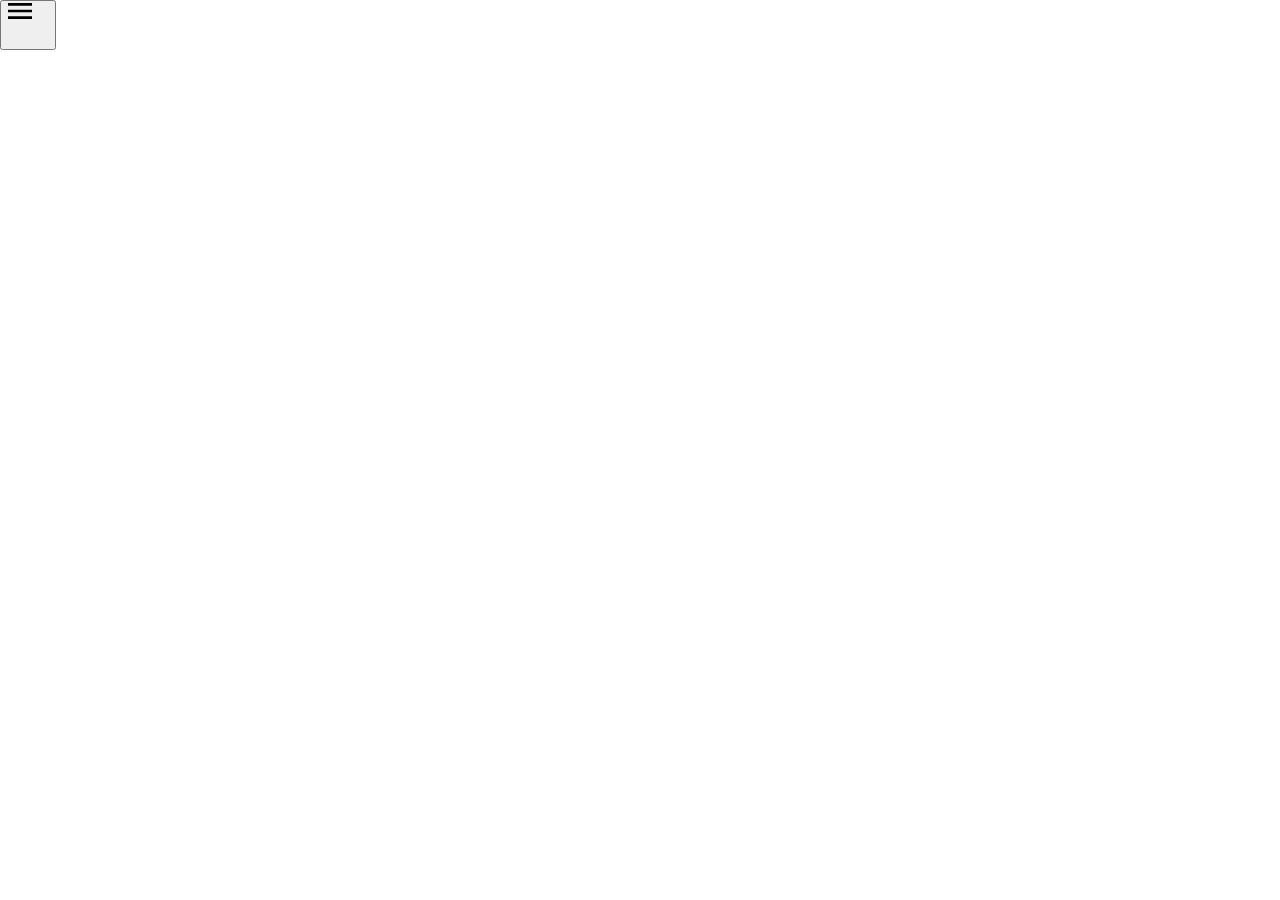
==== commit 5cc576f0: "update" ====
--- a/index.html
+++ b/index.html
@@ -16,113 +16,82 @@
     />
     <link rel="stylesheet" href="./css/main.min.css" />
     <link rel="stylesheet" href="./css/styles.css" />
-    <title>Web Studio</title>
+    <title>burger menu</title>
   </head>
   <body class="body">
     <header class="header">
-      <div class="container container-nav">
-        <nav class="nav">
-          <a class="link logo-link" href="">
-            <span class="logocolor">Web</span
-            ><span class="logo__dark">Studio</span>
-          </a>
-          <ul class="nav__list">
-            <li class="nav__item">
-              <a class="nav__link blue__link nav--aktive" href="./index.html"
-                >Студія</a
+      <button class="openburgmenu" type="button" burg-menu-open>
+        <svg class="burgeropen" width="40" height="40">
+          <use
+            href="./images/sprite.svg#icon-menu_24px"
+            width="24"
+            height="16"
+          ></use>
+        </svg>
+      </button>
+      <div class="burg-menu" burg-menu>
+        <div class="container burg-menu-container is-open">
+          <button class="closeburgmenu" type="button" burg-menu-close>
+            <svg width="40" height="40">
+              <use href="./images/sprite.svg#close"></use>
+            </svg>
+          </button>
+          <ul class="burgmenu__navlink">
+            <li class="burgmenu__navlist">
+              <a href="./index.html" class="burgmenu__link">
+                <svg class="burg__icon" width="32" height="32">
+                  <use href="./images/sprite.svg#icon-home"></use>
+                </svg>
+                Home<svg class="burg__shevron" width="20" height="20">
+            <use href="./images/sprite.svg#icon-Vector"></use>
+              </svg></a
               >
             </li>
-            <li class="nav__item">
-              <a class="nav__link" href="./portfolio.html">Портфоліо</a>
-            </li>
-            <li><a class="nav__link" href="">Контакти</a></li>
+            <li class="burgmenu__navlist">
+              <a href="#" class="burgmenu__link">
+                <svg class="burg__icon" width="32" height="32">
+                  <use href="./images/sprite.svg#icon-favorite"></use>
+                </svg>
+                Favorite<svg class="burg__shevron" width="20" height="20">
+                <use href="./images/sprite.svg#icon-Vector"></use>
+              </svg></a
+              >
+            </li>
+            <li class="burgmenu__navlist">
+              <a href="#" class="burgmenu__link">
+                <svg class="burg__icon" width="32" height="32">
+                  <use href="./images/sprite.svg#icon-read"></use>
+                </svg>
+                Read<svg class="burg__shevron" width="20" height="20">
+                <use href="./images/sprite.svg#icon-Vector"></use>
+              </svg></a
+              >
+            </li>
           </ul>
-        </nav>
-        <button class="openmobmenu" type="button" data-menu-open>
-          <svg class="burgeropen" width="40" height="40">
-            <use
-              href="./images/sprite.svg#icon-menu_24px"
-              width="24"
-              height="16"
-            ></use>
-          </svg>
-        </button>
-        <div class="mobile-menu" data-menu>
-          <div class="container mobile-menu-container is-open">
-            <button class="closemobmenu" type="button" data-menu-close>
-              <svg width="40" height="40">
-                <use href="./images/sprite.svg#close"></use>
-              </svg>
-            </button>
-            <div class="mobmenu__top">
-              <ul class="mobmenu__navlink">
-                <li class="mobmenu__navlist">
-                  <a href="./index.html" class="mobmenu__link">Студія</a>
-                </li>
-                <li class="mobmenu__navlist">
-                  <a href="./portfolio.html" class="mobmenu__link">Портфоліо</a>
-                </li>
-                <li class="mobmenu__navlist">
-                  <a href="#" class="mobmenu__link">Контакти</a>
-                </li>
-              </ul>
-            </div>
-            <div class="mobmenu__bottom">
-              <ul class="mobmenu__contacts-list">
-                <li class="mobmenu__contacts">
-                  <a href="tel:+380961111111" class="mobmenu-contact"
-                    >+38 096 111 11 11</a
-                  >
-                </li>
-                <li class="mobmenu__contacts">
-                  <a href="mailto:info@devstudio.com" class="mobmenu-contact"
-                    >info@devstudio.com</a
-                  >
-                </li>
-              </ul>
-              <ul class="mobmenu__social-list">
-                <li class="mobmenu__social-link">
-                  <a href="#" class="mobmenu__social-item">Instagram</a>
-                </li>
-                <li class="mobmenu__social-link">
-                  <a href="#" class="mobmenu__social-item">Twitter</a>
-                </li>
-                <li class="mobmenu__social-link">
-                  <a href="#" class="mobmenu__social-item">Fasebook</a>
-                </li>
-                <li class="mobmenu__social-link">
-                  <a href="#" class="mobmenu__social-item">LinkedIn</a>
-                </li>
-              </ul>
-            </div>
-          </div>
         </div>
-        <!-- Контактні дані -->
-
-        <ul class="contacts__list">
-          <li class="contacts__item">
-            <a class="contacts__links" href="mailto:info@devstudio.com">
-              <svg class="envelope" width="16" height="18">
-                <use href="./images/sprite.svg#envelope"></use>
-              </svg>
-              info@devstudio.com</a
-            >
-          </li>
-          <li class="contacts__item">
-            <a class="contacts__links" href="tel:+380961111111">
-              <svg class="smartphone" width="16" height="18">
-                <use href="./images/sprite.svg#smartphone"></use>
-              </svg>
-              +38 096 111 11 11</a
-            >
-          </li>
-        </ul>
       </div>
+
+      <!-- <ul class="contacts__list">
+        <li class="contacts__item">
+          <a class="contacts__links" href="mailto:info@devstudio.com">
+            <svg class="envelope" width="16" height="18">
+              <use href="./images/sprite.svg#envelope"></use>
+            </svg>
+            info@devstudio.com</a
+          >
+        </li>
+        <li class="contacts__item">
+          <a class="contacts__links" href="tel:+380961111111">
+            <svg class="smartphone" width="16" height="18">
+              <use href="./images/sprite.svg#smartphone"></use>
+            </svg>
+            +38 096 111 11 11</a
+          >
+        </li>
+      </ul> -->
     </header>
 
-    <!-- Секція HERO -->
-
-    <main>
+    <!-- <main>
       <section class="section-hero">
         <div class="container">
           <h1 class="hero__slogan">Ефективні рішення для вашого бізнесу</h1>
@@ -224,11 +193,9 @@
             </div>
           </div>
         </div>
-      </section>
-
-      <!-- Наші переваги -->
-
-      <section class="section pref">
+      </section> -->
+
+    <!-- <section class="section pref">
         <div class="container">
           <h2 class="visually-hidden">наші переваги</h2>
           <ul class="pref__list list">
@@ -281,10 +248,9 @@
             </li>
           </ul>
         </div>
-      </section>
-
-      <!-- Чим ми займаємось -->
-      <section class="section work">
+      </section> -->
+
+    <!-- <section class="section work">
         <div class="container">
           <h2 class="subtitle">Чим ми займаємося</h2>
           <ul class="work__list list">
@@ -320,11 +286,9 @@
             </li>
           </ul>
         </div>
-      </section>
-
-      <!-- Наша команда -->
-
-      <section class="team">
+      </section> -->
+
+    <!-- <section class="team">
         <div class="container">
           <h2 class="subtitle">Наша команда</h2>
           <ul class="team__list list">
@@ -686,11 +650,9 @@
             </li>
           </ul>
         </div>
-      </section>
-
-      <!-- Постійні клієнти -->
-
-      <section class="section">
+      </section> -->
+
+    <!-- <section class="section">
         <div class="container">
           <h2 class="subtitle">Постійні клієнти</h2>
           <ul class="clients">
@@ -739,11 +701,9 @@
           </ul>
         </div>
       </section>
-    </main>
-
-    <!-- Підвал -->
-
-    <footer class="footer">
+    </main> -->
+
+    <!-- <footer class="footer">
       <div class="footer-container container">
         <div class="footer__wrapper">
           <a class="link" href="./index.html">
@@ -849,8 +809,8 @@
           </form>
         </div>
       </div>
-    </footer>
+    </footer> -->
   </body>
-  <script src="./js/modal.js"></script>
-  <script src="./js/menu.js"></script>
+  <!-- <script src="./js/modal.js"></script> -->
+  <script src="./js/burgmenu.js"></script>
 </html>
--- a/css/main.min.css
+++ b/css/main.min.css
@@ -1 +1 @@
-:root{--subtitle-col: #212121;--txt-col: #757575;--txt-but: #ffffff;--main-cl: #f5f5f5;--backgr-filtr: #f5f4fa;--backgr-col: #2f303a;--icon-cl: #afb1b8;--accent-cl: #2196f3;--timing-funcion: cubic-bezier(0.4, 0, 0.2, 1)}a{text-decoration:none}.hidden{position:absolute;width:1px;height:1px;margin:-1px;border:0;padding:0;white-space:nowrap;-webkit-clip-path:inset(100%);clip-path:inset(100%);clip:rect(0 0 0 0);overflow:hidden}.visually-hidden{position:absolute;width:1px;height:1px;margin:-1px;border:0;padding:0;white-space:nowrap;-webkit-clip-path:inset(100%);clip-path:inset(100%);clip:rect(0 0 0 0);overflow:hidden}html{-webkit-box-sizing:border-box;box-sizing:border-box}body{font-family:"Roboto",sans-serif;color:var(--main-cl);margin:0}.container{padding-left:15px;padding-right:15px;margin-left:auto;margin-right:auto}@media screen and (min-width: 480px)and (max-width: 767px){.container{width:481px}}@media screen and (min-width: 768px)and (max-width: 1199px){.container{max-width:768px}}@media screen and (min-width: 1200px){.container{max-width:1200px}}@media screen and (max-width: 767px){.mobile-menu-container{padding-top:43px;padding-bottom:43px}}.section{width:100%}@media screen and (min-width: 480px){.section{padding-bottom:60px}}@media screen and (min-width: 768px)and (max-width: 1199px){.section{padding-top:60px}}@media screen and (min-width: 1200px){.section{padding-bottom:94px}}.pref{width:100%}@media screen and (min-width: 768px)and (max-width: 1199px){.pref{padding-top:60px}}@media screen and (min-width: 1200px){.pref{padding-top:94px}}h1,h2,h3,h4,h5,h6,p{margin:0}img{display:block;max-width:100%;height:auto}ul{margin:0;padding:0;list-style:none}.list{margin:0;padding:0}@media screen and (min-width: 768px){.list{display:-webkit-box;display:-ms-flexbox;display:flex}}.hidden{position:absolute;width:1px;height:1px;margin:-1px;border:0;padding:0;white-space:nowrap;-webkit-clip-path:inset(100%);clip-path:inset(100%);clip:rect(0 0 0 0);overflow:hidden}.visually-hidden{position:absolute;width:1px;height:1px;margin:-1px;border:0;padding:0;white-space:nowrap;-webkit-clip-path:inset(100%);clip-path:inset(100%);clip:rect(0 0 0 0);overflow:hidden}.header{border-bottom:1px solid #212121;position:relative}@media screen and (max-width: 767px){.header{padding-top:16px;padding-bottom:16px}}@media screen and (min-width: 768px)and (max-width: 1199px){.header{width:100%}}@media screen and (min-width: 1200px){.header{border-bottom:1px solid #ececec}}.link{font-weight:500;font-size:14px;line-height:1.14;letter-spacing:.02em;text-decoration:none;color:var(--txt-col)}.link:hover,.link:focus{color:var(--accent-cl)}.section-hero{background:var(--backgr-col);max-width:1500px;text-align:center;margin-left:auto;margin-right:auto;padding:118px 0;background-size:cover;background-position:center;background-repeat:no-repeat}@media(min-device-pixel-ratio: 2),(-webkit-min-device-pixel-ratio: 2),(min-resolution: 192dpi),(min-resolution: 2dppx){.section-hero{background-image:-webkit-gradient(linear, left top, left bottom, from(rgba(47, 48, 58, 0.4)), to(rgba(47, 48, 58, 0.4))),url(../images/img/studio-mob-1x.jpg);background-image:linear-gradient(rgba(47, 48, 58, 0.4), rgba(47, 48, 58, 0.4)),url(../images/img/studio-mob-1x.jpg)}}@media screen and (min-width: 768px)and (max-width: 1199px){.section-hero{width:100%;padding-top:118px;padding-bottom:118px;background-image:-webkit-gradient(linear, left top, left bottom, from(rgba(47, 48, 58, 0.4)), to(rgba(47, 48, 58, 0.4))),url(../images/img/studio-tab-1x.jpg);background-image:linear-gradient(rgba(47, 48, 58, 0.4), rgba(47, 48, 58, 0.4)),url(../images/img/studio-tab-1x.jpg)}}@media screen and (min-width: 1200px){.section-hero{padding-top:200px;padding-bottom:118px;background-image:-webkit-gradient(linear, left top, left bottom, from(rgba(47, 48, 58, 0.4)), to(rgba(47, 48, 58, 0.4))),url(../images/img/studio-desktop-1x.jpg);background-image:linear-gradient(rgba(47, 48, 58, 0.4), rgba(47, 48, 58, 0.4)),url(../images/img/studio-desktop-1x.jpg)}}.hero__slogan{font-size:26px;font-weight:900;line-height:1.61;letter-spacing:.06em;text-transform:uppercase;color:var(--txt-but);margin-bottom:30px;max-width:696px;margin-left:auto;margin-right:auto}@media screen and (min-width: 768px)and (max-width: 1199px){.hero__slogan{font-size:26px;line-height:1.61;max-width:360px}}@media screen and (min-width: 1200px){.hero__slogan{font-size:44px;line-height:1.36}}.modal{max-width:100%;height:90%;background-color:#fff;-webkit-transform:translate(-50%, -50%);transform:translate(-50%, -50%);position:absolute;top:50%;left:50%}@media screen and (min-width: 480px)and (max-width: 767px){.modal{width:450px;height:609px}}@media screen and (min-width: 1200px){.modal{min-height:581px;min-width:528px}}.modal__close{outline:none;position:absolute;right:8px;top:8px;color:var(--txt-col);width:32px;height:32px;border-radius:50%;border:1px solid rgba(0,0,0,.1);background-color:var(--txt-but);cursor:pointer;display:-webkit-box;display:-ms-flexbox;display:flex;-webkit-box-align:center;-ms-flex-align:center;align-items:center;-webkit-box-pack:center;-ms-flex-pack:center;justify-content:center;z-index:100;-webkit-transition:fill 250ms var(--timing-funcion);transition:fill 250ms var(--timing-funcion)}.modal__close:hover{fill:var(--accent-cl)}.registr__form{position:relative;padding:40px;border-radius:4px}label{display:-webkit-box;display:-ms-flexbox;display:flex}.registr__form__title{font-weight:700;font-size:20px;line-height:1.15;text-align:center;letter-spacing:.03em;margin-bottom:12px;color:var(--subtitle-col)}@media screen and (min-width: 1200px){.registr__form__title{padding-bottom:12px}}.registr__form__group{margin-bottom:20px}.registr__field:not(:last-child){margin-bottom:10px}.registr__field{display:block;position:relative}.registr__lable{display:block;text-align:left;font-size:12px;line-height:1.16;margin-bottom:4px;color:var(--txt-col)}.registr__input{width:100%;height:40px;border-radius:4px;border:1px solid rgba(33,33,33,.2);padding-left:42px;padding-right:40px;outline:rgba(0,0,0,0);-webkit-transition:border-color 250ms var(--timing-funcion);transition:border-color 250ms var(--timing-funcion)}.registr__input:hover,.registr__input:focus{border-color:var(--accent-cl)}.registr__input:focus+.registr__icon{fill:var(--accent-cl)}.registr__icon{position:absolute;bottom:11px;left:12px;width:18px;-webkit-transition:fill 250ms var(--timing-funcion);transition:fill 250ms var(--timing-funcion)}.registr__message{display:block;width:100%;height:120px;border-radius:4px;border:1px solid rgba(33,33,33,.2);padding:12px 16px;outline:rgba(0,0,0,0);resize:none;-webkit-transition:border-color 250ms var(--timing-funcion);transition:border-color 250ms var(--timing-funcion)}.registr__message:focus,.registr__message:hover{border-color:var(--accent-cl)}.registr__agreement{display:-webkit-box;display:-ms-flexbox;display:flex;gap:8px;-webkit-box-align:center;-ms-flex-align:center;align-items:center;text-align:center;-webkit-box-pack:center;-ms-flex-pack:center;justify-content:center;margin-bottom:30px}.registr__icon--checked{opacity:0;-webkit-transition:opacity 250ms var(--timing-funcion);transition:opacity 250ms var(--timing-funcion)}.registr__icon--unchecked{-webkit-transition:opacity 250ms var(--timing-funcion);transition:opacity 250ms var(--timing-funcion)}.registr__checkbox:checked+.registr__icons .registr__icon--checked{opacity:1}.registr__checkbox:checked+.registr__icons .registr__icon--unchecked{opacity:0}.registr__desc{color:var(--txt-col);font-size:14px;line-height:1.71;letter-spacing:.03em;-webkit-user-select:none;-moz-user-select:none;-ms-user-select:none;user-select:none}.registr__link{color:var(--accent-cl)}.pref__list{margin:0;padding:0}@media screen and (min-width: 768px)and (max-width: 1199px){.pref__list{margin:0;padding:0;display:-webkit-box;display:-ms-flexbox;display:flex;-ms-flex-wrap:wrap;flex-wrap:wrap;-webkit-box-pack:center;-ms-flex-pack:center;justify-content:center;gap:30px}}.pref__picture{display:-webkit-box;display:-ms-flexbox;display:flex;background-color:var(--backgr-filtr);-webkit-box-pack:center;-ms-flex-pack:center;justify-content:center;-webkit-box-align:center;-ms-flex-align:center;align-items:center;width:100%;height:120px;border-radius:4px;margin-bottom:30px}.pref__title{text-transform:uppercase;font-size:14px;line-height:1.14;letter-spacing:.03em;color:var(--subtitle-col);margin-bottom:10px;text-align:center}@media screen and (min-width: 768px){.pref__title{text-align:left}}.pref__text{font-size:14px;line-height:1.71;letter-spacing:.03em;color:var(--txt-col);margin:0}.pref__item{max-width:450px;margin-bottom:30px}@media screen and (max-width: 767px){.pref__item{margin:0 auto}.pref__item:not(:last-child){margin-bottom:30px}}@media screen and (min-width: 768px)and (max-width: 1199px){.pref__item{display:-webkit-box;display:-ms-flexbox;display:flex;-ms-flex-wrap:wrap;flex-wrap:wrap;-ms-flex-preferred-size:calc((100% - 30px)/2);flex-basis:calc((100% - 30px)/2)}}@media screen and (min-width: 1200px){.pref__item:not(:last-child){margin-right:30px}}@media screen and (max-width: 1199px){.work{position:absolute;width:1px;height:1px;margin:-1px;border:0;padding:0;white-space:nowrap;-webkit-clip-path:inset(100%);clip-path:inset(100%);clip:rect(0 0 0 0);overflow:hidden}}.work__list{-webkit-box-align:center;-ms-flex-align:center;align-items:center;gap:30px}.work__lable{position:relative}.work__lable--text{position:absolute;bottom:0;width:100%;background-color:rgba(47,48,58,.8);font-weight:700;font-size:14px;line-height:16px;text-transform:uppercase;display:-webkit-box;display:-ms-flexbox;display:flex;-webkit-box-pack:center;-ms-flex-pack:center;justify-content:center;-webkit-box-align:center;-ms-flex-align:center;align-items:center;height:70px}.team{background-color:#f5f4fa;padding-top:60px;padding-bottom:60px}@media screen and (min-width: 1200px){.team{padding-top:94px;padding-bottom:94px}}.team__list{display:-webkit-box;display:-ms-flexbox;display:flex;-ms-flex-wrap:wrap;flex-wrap:wrap;width:100%;gap:30px}.team__item{background:#fff;-webkit-box-shadow:0px 1px 3px rgba(0,0,0,.12),0px 1px 1px rgba(0,0,0,.14),0px 2px 1px rgba(0,0,0,.2);box-shadow:0px 1px 3px rgba(0,0,0,.12),0px 1px 1px rgba(0,0,0,.14),0px 2px 1px rgba(0,0,0,.2);border-radius:0px 0px 4px 4px}@media screen and (min-width: 768px){.team__item{width:calc((100% - 30px)/2)}}@media screen and (min-width: 1200px){.team__item{width:calc((100% - 90px)/4)}}.team__person{font-weight:500;font-size:16px;line-height:1.18;text-align:center;letter-spacing:.03em;margin-bottom:10px;color:var(--subtitle-col)}.team__position{font-weight:400;font-size:16px;line-height:1.18;text-align:center;letter-spacing:.03em;color:var(--txt-col);margin-bottom:16px}.team__caption{padding:30px 0}.clients{display:-webkit-box;display:-ms-flexbox;display:flex;-ms-flex-wrap:wrap;flex-wrap:wrap;-webkit-box-pack:center;-ms-flex-pack:center;justify-content:center;gap:30px}@media screen and (min-width: 768px)and (max-width: 1199px){.clients{display:-webkit-box;display:-ms-flexbox;display:flex;-ms-flex-wrap:wrap;flex-wrap:wrap}}@media screen and (min-width: 1200px){.clients{-ms-flex-wrap:nowrap;flex-wrap:nowrap;margin-right:0;margin-bottom:0;padding-bottom:0}}.clients__item{display:-webkit-box;display:-ms-flexbox;display:flex;-ms-flex-wrap:wrap;flex-wrap:wrap;width:100%;-webkit-box-pack:center;-ms-flex-pack:center;justify-content:center;-webkit-box-align:center;-ms-flex-align:center;align-items:center;-ms-flex-preferred-size:calc((100% - 30px)/2);flex-basis:calc((100% - 30px)/2)}@media screen and (min-width: 480px)and (max-width: 767px){.clients__item{-ms-flex-wrap:wrap;flex-wrap:wrap;-ms-flex-preferred-size:calc((100% - 30px)/2);flex-basis:calc((100% - 30px)/2)}}@media screen and (min-width: 768px)and (max-width: 1199px){.clients__item{-ms-flex-wrap:wrap;flex-wrap:wrap;-ms-flex-preferred-size:calc((100% - 90px)/3);flex-basis:calc((100% - 90px)/3)}}@media screen and (min-width: 1200px){.clients__item{-ms-flex-wrap:nowrap;flex-wrap:nowrap}}.clients__link{display:-webkit-box;display:-ms-flexbox;display:flex;-webkit-box-pack:center;-ms-flex-pack:center;justify-content:center;-webkit-box-align:center;-ms-flex-align:center;align-items:center;width:100%;height:92px;color:var(--icon-cl);border:1px solid var(--icon-cl);border-radius:4px;-webkit-transition-property:color,border;transition-property:color,border;-webkit-transition-duration:250ms;transition-duration:250ms;-webkit-transition-timing-function:var(--timing-funcion);transition-timing-function:var(--timing-funcion)}@media screen and (min-width: 480px)and (max-width: 767px){.clients__link{width:210px;height:92px}}@media screen and (min-width: 768px)and (max-width: 1199px){.clients__link{width:226px;height:92px}}@media screen and (min-width: 1200px){.clients__link{width:170px;height:92px}}@media screen and (max-width: 767px){.clients__link:not(:last-child){margin-bottom:30px}}.clients__link:hover,.clients__link:focus{color:var(--accent-cl);border-color:var(--accent-cl)}.clients__img{fill:currentColor}.footer{background:var(--backgr-col);padding-top:60px;padding-bottom:60px}.footer-container{display:-webkit-box;display:-ms-flexbox;display:flex;-ms-flex-wrap:wrap;flex-wrap:wrap}@media screen and (min-width: 480px){.footer-container{max-width:480px}}@media screen and (min-width: 768px){.footer-container{max-width:768px}}@media screen and (min-width: 1200px){.footer-container{max-width:1200px;-ms-flex-wrap:nowrap;flex-wrap:nowrap;-webkit-box-align:baseline;-ms-flex-align:baseline;align-items:baseline}}.footer__wrapper{text-align:center;width:100%;margin-bottom:60px}@media screen and (min-width: 768px){.footer__wrapper{width:50%;margin-right:auto}}@media screen and (min-width: 1200px){.footer__wrapper{width:100%;text-align:left;margin-bottom:0}}.footer__address{margin-top:20px}@media screen and (min-width: 1200px){.footer__address{margin-right:70px}}.footer__social{text-align:center;width:100%;margin-bottom:60px}@media screen and (min-width: 768px){.footer__social{width:50%;margin-left:auto}}@media screen and (min-width: 1200px){.footer__social{margin-right:93px;text-align:left;margin-bottom:0}}.footer__list{list-style:none;text-decoration:none}.footer__item:not(:last-child){margin-bottom:9px}.footer__address--link{font-weight:400;font-size:14px;line-height:1.71;letter-spacing:.03em;text-decoration:none;list-style:none;font-style:normal;color:var(--txt-but)}.footer__link{font-weight:400;font-size:14px;line-height:1.71;letter-spacing:.03em;text-decoration:none;font-style:normal;color:rgba(255,255,255,.6)}.footer__call{font-family:"Roboto";font-style:normal;font-weight:700;font-size:14px;line-height:16px;letter-spacing:.03em;text-transform:uppercase;color:var(--txt-but);margin-bottom:20px}.footer__social--link{display:-webkit-box;display:-ms-flexbox;display:flex;-webkit-box-pack:center;-ms-flex-pack:center;justify-content:center;width:44px;height:44px;-webkit-box-align:center;-ms-flex-align:center;align-items:center;color:var(--txt-but);background-color:rgba(255,255,255,.1);border-radius:50%;-webkit-transition-property:background-color;transition-property:background-color;-webkit-transition-duration:250ms;transition-duration:250ms;-webkit-transition-timing-function:var(--timing-funcion);transition-timing-function:var(--timing-funcion)}.footer__social--link:hover,.footer__social--link:focus{color:var(--txt-but);background-color:var(--accent-cl)}.subscribe{text-align:center;width:100%}@media screen and (min-width: 1200px){.subscribe{margin-left:auto;text-align:left}}.subscribe__title{font-weight:700;font-size:14px;line-height:1.14;color:var(--txt-but);text-transform:uppercase;margin-bottom:20px}.subscribe__form{display:-webkit-box;display:-ms-flexbox;display:flex;-webkit-box-orient:vertical;-webkit-box-direction:normal;-ms-flex-direction:column;flex-direction:column}@media screen and (min-width: 1200px){.subscribe__form{-webkit-box-orient:horizontal;-webkit-box-direction:normal;-ms-flex-direction:row;flex-direction:row;gap:12px}}.subscribe__form--input{width:100%;height:50px;color:rgba(255,255,255,.6);background-color:inherit;margin-bottom:20px;padding-left:16px;border:1px solid rgba(255,255,255,.3);border-radius:4px}@media screen and (min-width: 768px){.subscribe__form--input{width:450px;margin-left:auto;margin-right:auto}}@media screen and (min-width: 1200px){.subscribe__form--input{width:358px}}.subscribe__form--icon-send{display:block;margin-left:10px}.port-list{display:-webkit-box;display:-ms-flexbox;display:flex;gap:8px;-webkit-box-pack:center;-ms-flex-pack:center;justify-content:center}.filtr-list{display:-webkit-box;display:-ms-flexbox;display:flex;gap:8px;-webkit-box-pack:center;-ms-flex-pack:center;justify-content:center}.projects-item{text-decoration:none;display:block;-webkit-transition-property:-webkit-box-shadow;transition-property:-webkit-box-shadow;transition-property:box-shadow;transition-property:box-shadow, -webkit-box-shadow;-webkit-transition-duration:250ms;transition-duration:250ms;-webkit-transition-timing-function:var(--timing-funcion);transition-timing-function:var(--timing-funcion)}.projects-item:hover,.projects-item:focus{-webkit-box-shadow:0px 4px 4px 0px rgba(0,0,0,.25);box-shadow:0px 4px 4px 0px rgba(0,0,0,.25)}.photo-set{position:relative;overflow:hidden}.overlay{display:-webkit-box;display:-ms-flexbox;display:flex;position:absolute;top:0;left:0;background-color:var(--accent-cl);width:100%;height:100%;padding:63px 24px;-webkit-box-align:center;-ms-flex-align:center;align-items:center;-webkit-box-pack:center;-ms-flex-pack:center;justify-content:center;-webkit-transition-property:-webkit-transform;transition-property:-webkit-transform;transition-property:transform;transition-property:transform, -webkit-transform;-webkit-transform:translateY(100%);transform:translateY(100%);-webkit-transition-duration:250ms;transition-duration:250ms;-webkit-transition-timing-function:cubic-bezier(0.4, 0, 0.2);transition-timing-function:cubic-bezier(0.4, 0, 0.2)}.projects-item:hover .overlay,.projects-item:focus .overlay{-webkit-transform:translateY(0%);transform:translateY(0%)}.overlay-text{font-size:18px;line-height:28px;letter-spacing:.03em;color:var(--txt-but)}.photo-list{-ms-flex-wrap:wrap;flex-wrap:wrap;margin-top:50px;gap:30px}.photo-subtitle{font-size:18px;line-height:2;letter-spacing:.06em;color:var(--subtitle-col)}.photo-text{font-size:16px;line-height:1.87;letter-spacing:.03em;margin-top:4px;color:var(--txt-col)}.photo-items{border-top:none;padding:20px 24px;border:1px solid #eee}.hero__btn{background:var(--accent-cl);border-radius:4px;padding:10px 32px;border:0px;margin-right:auto;margin-left:auto;text-align:center;cursor:pointer}.hero__btn__text{font-weight:700;font-size:16px;line-height:1.87;-webkit-box-align:center;-ms-flex-align:center;align-items:center;text-align:center;letter-spacing:.06em;color:var(--txt-but)}.registr__btn{background:var(--accent-cl);border-radius:4px;padding:10px 32px;border:0px;margin-right:auto;margin-left:auto;text-align:center;cursor:pointer}.registr__btn__text{font-weight:700;font-size:16px;line-height:1.87;-webkit-box-align:center;-ms-flex-align:center;align-items:center;text-align:center;letter-spacing:.06em;color:var(--txt-but)}.subscribe__form--btn{display:-webkit-inline-box;display:-ms-inline-flexbox;display:inline-flex;position:relative;-webkit-box-align:center;-ms-flex-align:center;align-items:center;-webkit-box-pack:center;-ms-flex-pack:center;justify-content:center;width:200px;height:50px;background:var(--accent-cl);border-radius:4px;border:1px solid var(--accent-cl);cursor:pointer;font-weight:700;font-size:16px;line-height:1.88;align-items:center;text-align:left;letter-spacing:.06em;padding:10px 28px;color:var(--txt-but)}@media screen and (max-width: 1199px){.subscribe__form--btn{margin-left:auto;margin-right:auto}}.filtr-btn{font-family:inherit;background:var(--backgr-filtr);font-size:16px;font-weight:500;line-height:1.62;letter-spacing:.03em;color:var(--subtitle-col);cursor:pointer;border-color:rgba(0,0,0,0);border:none;padding:6px 22px;border-radius:4px;-webkit-transition-property:background-color,color,-webkit-box-shadow;transition-property:background-color,color,-webkit-box-shadow;transition-property:background-color,color,box-shadow;transition-property:background-color,color,box-shadow,-webkit-box-shadow;-webkit-transition-duration:250ms;transition-duration:250ms;-webkit-transition-timing-function:var(--timing-funcion);transition-timing-function:var(--timing-funcion)}.filtr-btn:hover,.filtr-btn:focus{color:var(--txt-but);background-color:var(--accent-cl);-webkit-box-shadow:0px 3px 1px rgba(0,0,0,.1),0px 1px 2px rgba(0,0,0,.08),0px 2px 2px rgba(0,0,0,.12);box-shadow:0px 3px 1px rgba(0,0,0,.1),0px 1px 2px rgba(0,0,0,.08),0px 2px 2px rgba(0,0,0,.12)}@media screen and (max-width: 767px){.openmobmenu{background-color:rgba(0,0,0,0);border:0;padding:0;line-height:0;-webkit-box-pack:center;-ms-flex-pack:center;justify-content:center}}@media screen and (min-width: 768px){.openmobmenu{display:none}}@media screen and (max-width: 767px){.closemobmenu{background-color:rgba(0,0,0,0);border:none;padding:0;line-height:0;position:absolute;top:10px;right:15px;fill:var(--subtitle-col)}}.closemobmenu :hover .closemobmenu :focus{color:var(--accent-cl)}@media screen and (min-width: 768px)and (max-width: 1199px){.nav{display:-webkit-box;display:-ms-flexbox;display:flex}}@media screen and (min-width: 1200px){.nav{display:-webkit-box;display:-ms-flexbox;display:flex;-webkit-box-align:center;-ms-flex-align:center;align-items:center}}.container-nav{display:-webkit-box;display:-ms-flexbox;display:flex;-webkit-box-align:center;-ms-flex-align:center;align-items:center}.nav__list{display:-webkit-box;display:-ms-flexbox;display:flex;gap:50px}@media screen and (max-width: 767px){.nav__list{display:none}}.list .list-item+.list-item{margin-left:50px}.nav__link{display:block;color:var(--subtitle-col);font-weight:500;font-size:14px;line-height:1.14;letter-spacing:.02em;text-decoration:none;padding-top:24px;padding-bottom:24px;-webkit-transition-property:color;transition-property:color;-webkit-transition-duration:250ms;transition-duration:250ms;-webkit-transition-timing-function:var(--timing-funcion);transition-timing-function:var(--timing-funcion)}.nav__link:hover,.nav__link:focus{color:var(--accent-cl)}.nav--aktive{position:relative}.blue__link{text-decoration:none;color:var(--accent-cl)}.nav--aktive::after{content:"";position:absolute;border-bottom:4px solid var(--accent-cl);left:0;bottom:-2px;width:100%;height:4px;border-radius:4px}.contacts__list{display:-webkit-box;display:-ms-flexbox;display:flex;margin-left:auto;-webkit-box-orient:vertical;-webkit-box-direction:normal;-ms-flex-direction:column;flex-direction:column}@media screen and (max-width: 767px){.contacts__list{display:none}}@media screen and (min-width: 768px)and (max-width: 1199px){.contacts__list{top:21px;right:31px}}@media screen and (min-width: 1200px){.contacts__list{display:-webkit-box;display:-ms-flexbox;display:flex;margin-left:auto;-webkit-box-orient:horizontal;-webkit-box-direction:normal;-ms-flex-direction:row;flex-direction:row}}@media screen and (max-width: 767px){.contacts__item{display:none}}@media screen and (min-width: 768px)and (max-width: 1199px){.contacts__item:not(:last-child){margin-bottom:10px}}@media screen and (min-width: 1200px){.contacts__item:not(:last-child):not(:last-child){margin-right:30px}}.contacts__links{display:-webkit-box;display:-ms-flexbox;display:flex;font-size:12px;line-height:1.17;font-weight:500;gap:10px;-webkit-box-align:center;-ms-flex-align:center;align-items:center;color:var(--txt-col);text-decoration:none;-webkit-transition-property:color;transition-property:color;-webkit-transition-duration:250ms;transition-duration:250ms;-webkit-transition-timing-function:var(--timing-funcion);transition-timing-function:var(--timing-funcion)}@media screen and (min-width: 1199px){.contacts__links{font-size:14px;line-height:1.14}}.contacts__links:hover,.contacts__links:focus{color:var(--accent-cl)}.envelope{fill:currentColor}.smartphone{fill:currentColor}.logo-link{margin-right:93px;padding-top:24px;padding-bottom:24px}@media screen and (min-width: 768px)and (max-width: 1199px){.logo-link{margin-right:87px}}.logo__dark{font-family:Raleway;font-weight:700;font-size:24px;line-height:1.19;letter-spacing:.03em;color:#000}.logo__light{font-family:Raleway;font-weight:700;font-size:24px;line-height:1.19;letter-spacing:.03em;color:var(--txt-but)}.logocolor{font-family:"Raleway";font-style:normal;font-weight:700;font-size:24px;line-height:1.19;letter-spacing:.03em;color:var(--accent-cl)}.backdrop{position:fixed;top:0;left:0;width:100%;height:100%;background-color:rgba(0,0,0,.2);z-index:6;opacity:1;visibility:visible;-webkit-transition-property:opacity,visibility;transition-property:opacity,visibility;-webkit-transition-duration:250ms;transition-duration:250ms;-webkit-transition-timing-function:var(--timing-funcion);transition-timing-function:var(--timing-funcion)}.is-hidden{opacity:0;pointer-events:none;visibility:hidden}.subtitle{font-weight:700;font-size:28px;line-height:1.16;text-align:center;letter-spacing:.03em;color:var(--subtitle-col);margin-bottom:30px}@media screen and (min-width: 1200px){.subtitle{font-size:36px;line-height:1.16;margin-bottom:50px}}.socials{display:-webkit-box;display:-ms-flexbox;display:flex;-webkit-box-pack:center;-ms-flex-pack:center;justify-content:center;-webkit-box-align:center;-ms-flex-align:center;align-items:center;gap:10px}.social-link{display:-webkit-box;display:-ms-flexbox;display:flex;-webkit-box-pack:center;-ms-flex-pack:center;justify-content:center;width:44px;height:44px;-webkit-box-align:center;-ms-flex-align:center;align-items:center;color:var(--icon-cl);background-color:var(--txt-but);border-radius:50%;-webkit-transition-property:color,background-color;transition-property:color,background-color;-webkit-transition-duration:250ms;transition-duration:250ms;-webkit-transition-timing-function:var(--timing-funcion);transition-timing-function:var(--timing-funcion)}.social-link:hover,.social-link:focus{color:var(--txt-but);background-color:var(--accent-cl)}.social-icon{fill:currentColor}.mobile-menu.is-open{opacity:1;visibility:visible;pointer-events:auto}@media screen and (max-width: 767px){.mobile-menu{position:fixed;top:0;left:0;z-index:100;width:100%;height:100%;background-color:#fff;opacity:0;visibility:hidden;pointer-events:0}}@media screen and (min-width: 768px){.mobile-menu{display:none}}.mobile-menu-container{height:100%;display:-webkit-box;display:-ms-flexbox;display:flex;-webkit-box-orient:vertical;-webkit-box-direction:normal;-ms-flex-direction:column;flex-direction:column;-webkit-box-pack:justify;-ms-flex-pack:justify;justify-content:space-between}@media screen and (max-width: 767px){.burgeropen{display:block;position:absolute;top:50%;right:0;-webkit-transform:translateY(-25%);transform:translateY(-25%)}}@media screen and (max-width: 767px){.mobmenu__navlink{margin-bottom:50px}}@media screen and (max-width: 767px){.mobmenu__navlist:not(:last-child){margin-bottom:32px}}@media screen and (max-width: 767px){.mobmenu__link{font-family:"Roboto";font-style:normal;font-weight:500;font-size:40px;line-height:1.17;text-align:left;letter-spacing:.02em;color:var(--subtitle-col)}.mobmenu__link :hover,.mobmenu__link :focus{color:var(--accent-cl)}}@media screen and (max-width: 767px){.mobmenu__contacts-list{margin-bottom:64px}}@media screen and (max-width: 767px){.mobmenu__contacts:not(:last-child){margin-bottom:32px}}@media screen and (max-width: 767px){.mobmenu-contact{font-family:"Roboto";font-style:normal;font-weight:500;font-size:24px;line-height:1.17;letter-spacing:.02em;color:var(--txt-col)}.mobmenu-contact :hover,.mobmenu-contact :focus{color:var(--accent-cl)}}@media screen and (max-width: 767px){.mobmenu__social-list{display:-webkit-box;display:-ms-flexbox;display:flex;position:relative;-ms-flex-wrap:wrap;flex-wrap:wrap}}@media screen and (max-width: 767px){.mobmenu__social-link:not(:last-child){border-right:1px solid rgba(33,33,33,.2);padding-right:10px}}.mobmenu__social-item{font-family:"Roboto";font-style:normal;font-weight:500;font-size:15px;line-height:1.2;letter-spacing:.02em;color:var(--accent-cl)}@media screen and (min-width: 480px)and (max-width: 767px){.mobmenu__social-item{font-size:18px}}/*# sourceMappingURL=main.min.css.map */+a{text-decoration:none}.header{position:relative}@media screen and (max-width: 767px){.header{padding-top:16px}}.container{padding-left:15px;padding-right:15px}.burg-menu.is-open{opacity:1;visibility:visible;pointer-events:auto}@media screen and (max-width: 767px){.burg-menu{position:fixed;top:0;left:0;z-index:100;width:100%;height:100%;background-color:#f4f4f4;opacity:0;visibility:hidden;pointer-events:0}}@media screen and (min-width: 768px){.burg-menu{display:none}}.burg-menu-container{height:100%}@media screen and (max-width: 767px){.burgeropen{display:block;position:absolute;right:0;-webkit-transform:translateY(-25%);transform:translateY(-25%)}}.closeburgmenu{outline:none;position:absolute;right:8px;top:8px;color:var(--txt-col);width:32px;height:32px;border:none;background-color:#f4f4f4;cursor:pointer;display:-webkit-box;display:-ms-flexbox;display:flex;-webkit-box-align:center;-ms-flex-align:center;align-items:center;-webkit-box-pack:center;-ms-flex-pack:center;justify-content:center;z-index:100;-webkit-transition:fill 250ms var(--timing-funcion);transition:fill 250ms var(--timing-funcion)}.burgmenu__navlink{list-style:none;padding:0}@media screen and (max-width: 767px){.burgmenu__navlink{margin-top:125px}}@media screen and (max-width: 767px){.burgmenu__navlist:not(:last-child){margin-bottom:28px}}@media screen and (max-width: 767px){.burgmenu__link{display:-webkit-box;display:-ms-flexbox;display:flex;gap:13px;-webkit-box-align:center;-ms-flex-align:center;align-items:center;font-family:"Manrope";font-style:normal;font-weight:500;font-size:16px;line-height:1.38;text-align:left;color:#111321}.burgmenu__link:hover{background-color:#4440f6}}.burg__icon{fill:currentColor;border-radius:50%}.burg__shevron{margin-left:auto}/*# sourceMappingURL=main.min.css.map */
